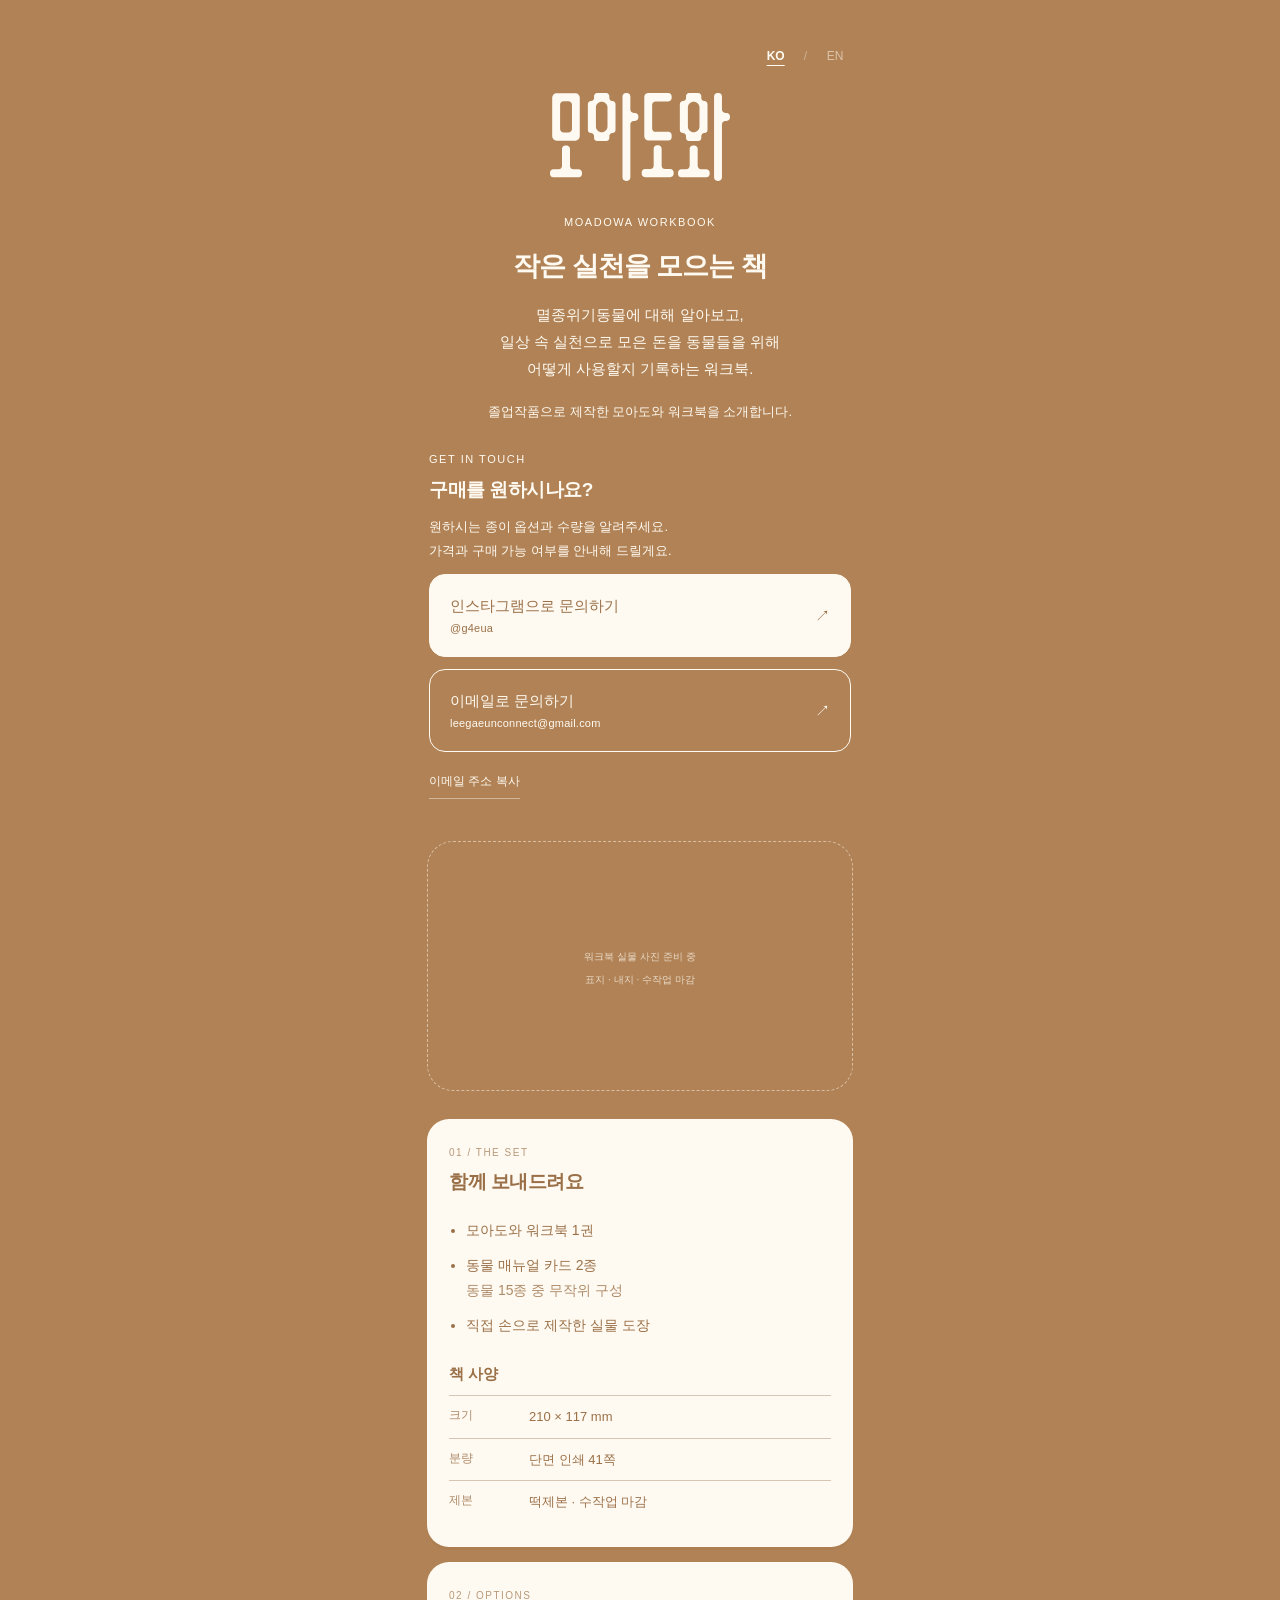
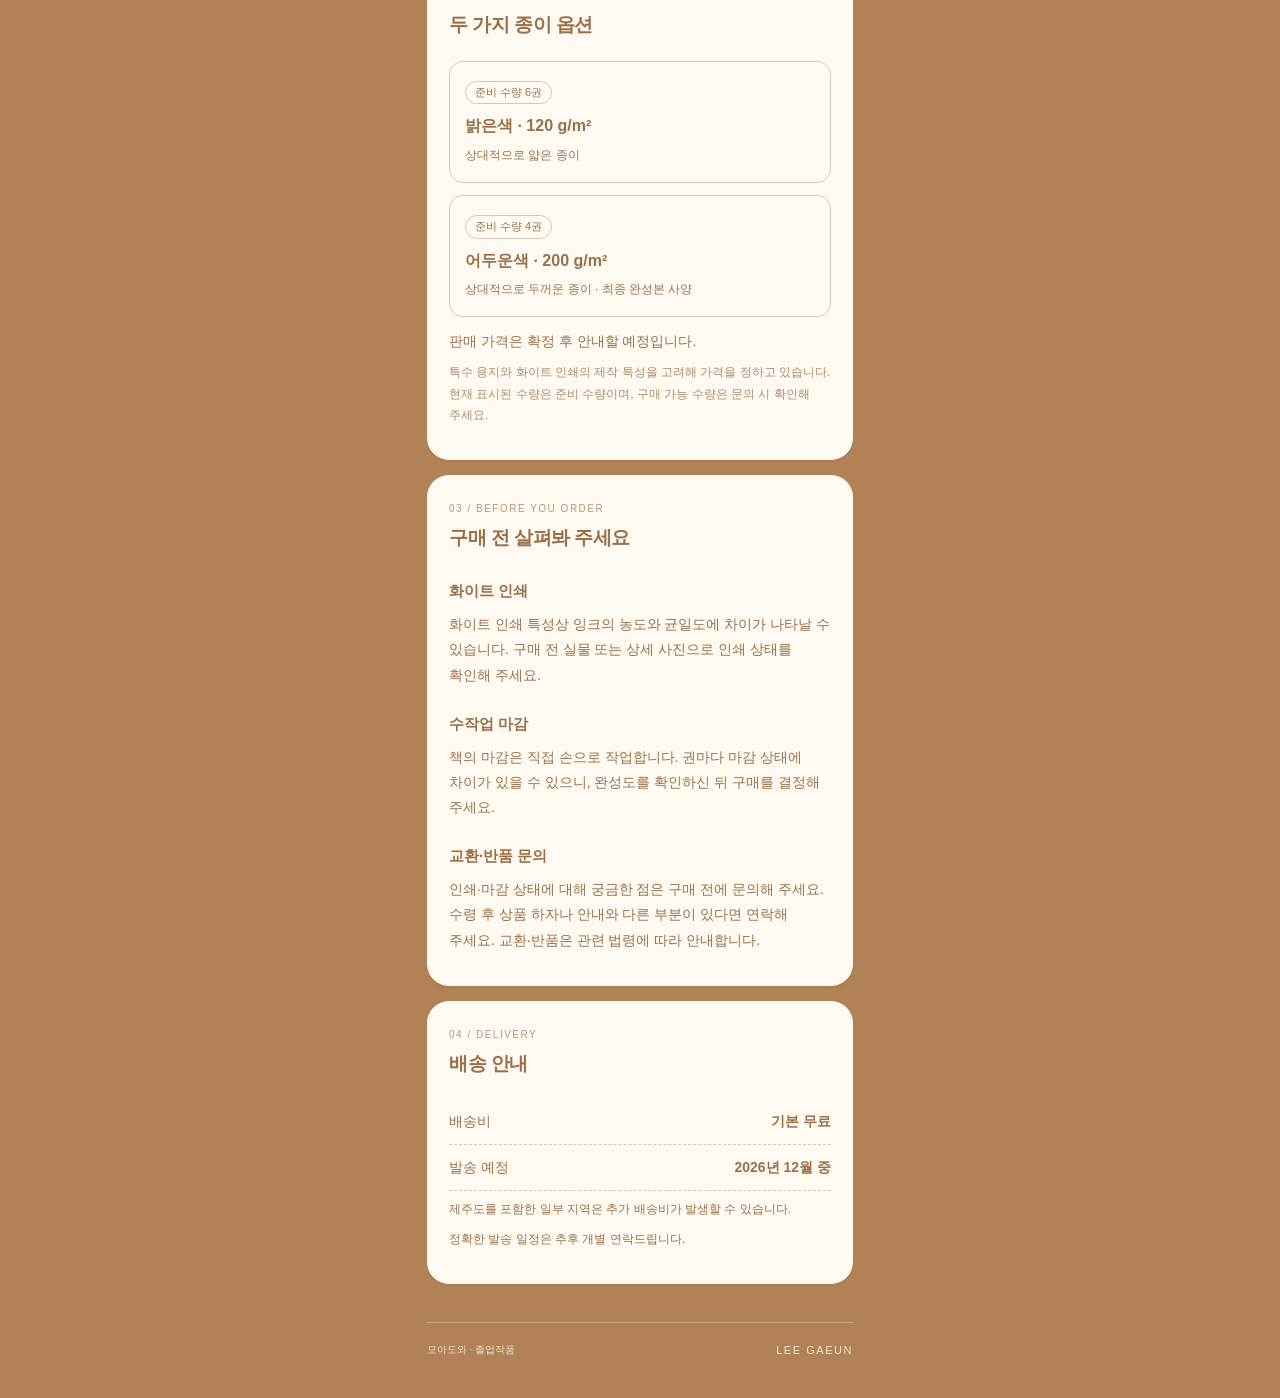
==== public/book/index.html @ b39c6db5 "Add bilingual Moadowa workbook purchase page" ====
<!doctype html><html lang="ko"><head><meta charset="utf-8"><meta name="viewport" content="width=device-width,initial-scale=1"><meta name="theme-color" content="#b08255"><title>모아도와 워크북 | 구매 안내</title><meta name="description" content="일상 속 실천을 기록하는 모아도와 워크북. 구성과 제작 특성을 살펴보고 구매 문의해 주세요."><style>
@font-face{font-family:NanumSquare;src:url('https://hangeul.pstatic.net/hangeul_static/webfont/NanumSquare/NanumSquareR.woff')}@font-face{font-family:NanumSquare;src:url('https://hangeul.pstatic.net/hangeul_static/webfont/NanumSquare/NanumSquareEB.woff');font-weight:800}*{box-sizing:border-box}body{margin:0;background:#b08255;color:#fffaf1;font-family:NanumSquare,'Apple SD Gothic Neo',sans-serif;line-height:1.8;word-break:keep-all}main{max-width:470px;margin:auto;padding:35px 22px 38px}.en{font-family:Futura,'Century Gothic',sans-serif;font-weight:100;letter-spacing:.14em;font-size:11px}.brand{display:block;width:180px;margin:4px auto 32px}.top{text-align:center;margin-bottom:27px}.top p{font-size:13px;margin:18px 0 0}h1{font-size:27px;line-height:1.4;margin:15px 0;font-weight:800;letter-spacing:-1px}.description{font-size:15px;margin:0 auto;max-width:330px}.photo{aspect-ratio:210/150;border:1px dashed #fffaf180;border-radius:26px;display:grid;place-content:center;text-align:center;margin:28px 0;color:#fffaf1ba;font-size:12px}.photo span{font-size:10px;margin-top:5px}.paper{background:#fffaf1;color:#9a7048;border-radius:22px;padding:25px 22px;margin-top:15px;box-shadow:0 3px 0 #80552c18}h2{font-size:19px;margin:3px 0 18px;letter-spacing:-.5px}h3{font-size:15px;margin:22px 0 8px}p{margin:8px 0}.paper p,.paper li{font-size:14px}.number{font-size:10px;letter-spacing:.15em;opacity:.7}.specs{margin:0}.specs div{display:grid;grid-template-columns:70px 1fr;gap:10px;padding:9px 0;border-top:1px solid #d8c6b4;font-size:13px}.specs dt{opacity:.8}.specs dd{margin:0}.option{border:1px solid #d8c6b4;border-radius:14px;padding:15px;margin:12px 0}.option strong{font-size:16px}.option small{display:block;font-size:12px;margin-top:4px}.stock{display:inline-block;font-size:11px;border:1px solid #d8c6b4;padding:1px 9px;border-radius:20px;margin-bottom:8px}.muted{opacity:.8}.notice{font-size:12px!important;line-height:1.8}.paper ul{padding-left:17px;margin:0}.paper li{margin:10px 0}.shipping{display:flex;justify-content:space-between;border-bottom:1px dashed #d8c6b4;padding:10px 0;font-size:14px}.contact{border:1px solid #fffaf1;border-radius:16px;display:flex;justify-content:space-between;align-items:center;text-decoration:none;color:inherit;padding:17px 20px;margin-top:12px;font-size:15px}.contact:first-of-type{background:#fffaf1;color:#9a7048}.contact small{display:block;font-size:11px;font-family:Futura,sans-serif;font-weight:100;letter-spacing:.02em}.contact:hover{opacity:.85}.contact:focus-visible,button:focus-visible{outline:3px solid #fffaf1;outline-offset:5px}button{background:none;border:0;border-bottom:1px solid #fffaf170;color:inherit;font:inherit;font-size:12px;padding:6px 0;cursor:pointer}.contact-section{padding:0 2px 14px}.contact-section h2{margin-bottom:5px}.contact-section>p{font-size:13px}.utility{display:flex;gap:12px;align-items:center;margin-top:13px;font-size:12px}footer{margin-top:38px;padding-top:18px;border-top:1px solid #fffaf160;display:flex;justify-content:space-between;font-size:10px;opacity:.8}@media(min-width:760px){main{padding-top:48px}}a{overflow-wrap:anywhere}
.translation{display:block;font-family:Futura,'Century Gothic',sans-serif;font-weight:100;font-size:12px;letter-spacing:.015em;line-height:1.65;margin-top:6px;opacity:.85;word-break:normal}h1 .translation{font-size:17px;margin-top:10px}h2 .translation{font-size:14px}h3 .translation{font-size:12px}.stock .translation{font-size:10px;margin-top:2px}.specs dt{font-size:12px}.specs dt .translation{font-size:10px}.photo{padding:18px;aspect-ratio:auto;min-height:250px}.photo .translation{font-size:11px}footer .translation{font-size:10px}.shipping{gap:16px}.shipping strong{text-align:right}.description .translation{margin-top:14px}.utility{flex-wrap:wrap}footer{gap:15px}
.language-switch{display:flex;justify-content:flex-end;align-items:center;gap:10px;margin:-12px 0 17px;font-size:12px;line-height:1.5}.language-switch button{border:0;padding:8px 6px;min-width:36px;min-height:40px;opacity:.55;font-family:Futura,'Apple SD Gothic Neo',sans-serif;font-weight:400}.language-switch button[aria-pressed="true"]{opacity:1;font-weight:700;text-decoration:underline;text-underline-offset:5px}.language-switch span{opacity:.4}
html[lang="ko"] .translation{display:none!important}html[lang="en"] [lang="ko"]{display:none!important}html[lang="en"] .translation{display:block;font-size:inherit;line-height:inherit;margin:0;opacity:1;font-weight:100;letter-spacing:.01em}html[lang="en"] .language-switch [lang="ko"]{display:block!important}html[lang="en"] .contact .translation{font-size:15px}html[lang="en"] .specs dt .translation{font-size:12px}html[lang="en"] footer .translation{font-size:11px}html[lang="en"] .stock .translation{font-size:11px}html[lang="en"] h1 .translation{font-size:27px}html[lang="en"] h2 .translation{font-size:19px}html[lang="en"] h3 .translation{font-size:15px}
html[lang="en"] .english-brand{font-family:Futura,sans-serif;font-weight:100;font-size:36px;letter-spacing:.12em;text-align:center;margin:4px auto 32px;line-height:1.5}</style></head><body><main><nav class="language-switch" aria-label="Select language"><button type="button" data-language="ko" lang="ko" aria-pressed="true">KO</button><span aria-hidden="true">/</span><button type="button" data-language="en" lang="en" aria-pressed="false">EN</button></nav>
<header class="top"><img class="brand" lang="ko" src="assets/logo.svg" alt="모아도와"><div class="english-brand translation" lang="en">MOADOWA</div><div class="en" lang="en">MOADOWA WORKBOOK</div><h1>작은 실천을 모으는 책<span class="translation" lang="en">A book of small, everyday actions</span></h1><div class="description">멸종위기동물에 대해 알아보고,<br>일상 속 실천으로 모은 돈을 동물들을 위해<br>어떻게 사용할지 기록하는 워크북.<span class="translation" lang="en">Learn about endangered animals and plan how to use the money saved through everyday actions to help them.</span></div><p>졸업작품으로 제작한 모아도와 워크북을 소개합니다.<span class="translation" lang="en">Introducing the Moadowa Workbook, created as a graduation project.</span></p></header><section class="contact-section"><div class="en">GET IN TOUCH</div><h2>구매를 원하시나요?<span class="translation" lang="en">Interested in purchasing?</span></h2><p>원하시는 종이 옵션과 수량을 알려주세요.<br>가격과 구매 가능 여부를 안내해 드릴게요.<span class="translation" lang="en">Please tell us your preferred paper option and quantity. We will confirm the price and availability.</span></p><a class="contact" href="https://www.instagram.com/g4eua/" target="_blank" rel="noopener noreferrer"><span><span lang="ko">인스타그램으로 문의하기</span><span class="translation" lang="en">Enquire via Instagram</span><small>@g4eua</small></span><span aria-hidden="true">↗</span></a><a class="contact" href="mailto:leegaeunconnect@gmail.com?subject=%EB%AA%A8%EC%95%84%EB%8F%84%EC%99%80%20%EC%9B%8C%ED%81%AC%EB%B6%81%20%EA%B5%AC%EB%A7%A4%20%EB%AC%B8%EC%9D%98"><span><span lang="ko">이메일로 문의하기</span><span class="translation" lang="en">Enquire via email</span><small>leegaeunconnect@gmail.com</small></span><span aria-hidden="true">↗</span></a><div class="utility"><button id="copy"><span lang="ko">이메일 주소 복사</span><span class="translation" lang="en">Copy email address</span></button><span id="status" role="status"></span></div></section>
<div class="photo" role="img" aria-label="실물 사진 준비 중">워크북 실물 사진 준비 중<span class="translation" lang="en">Workbook photos coming soon</span><span>표지 · 내지 · 수작업 마감<span class="translation" lang="en">Cover · Inside pages · Hand-finished details</span></span></div>
<section class="paper"><div class="number en">01 / THE SET</div><h2>함께 보내드려요<span class="translation" lang="en">What is included</span></h2><ul><li>모아도와 워크북 1권<span class="translation" lang="en">One Moadowa Workbook</span></li><li>동물 매뉴얼 카드 2종<span class="translation" lang="en">Two animal instruction cards</span><br><span class="muted">동물 15종 중 무작위 구성<span class="translation" lang="en">Two randomly selected designs from 15 animals</span></span></li><li>직접 손으로 제작한 실물 도장<span class="translation" lang="en">A handmade physical stamp</span></li></ul><h3>책 사양<span class="translation" lang="en">Book details</span></h3><dl class="specs"><div><dt>크기<span class="translation" lang="en">Size</span></dt><dd>210 × 117 mm</dd></div><div><dt>분량<span class="translation" lang="en">Pages</span></dt><dd>단면 인쇄 41쪽<span class="translation" lang="en">41 single-sided printed pages</span></dd></div><div><dt>제본<span class="translation" lang="en">Binding</span></dt><dd>떡제본 · 수작업 마감<span class="translation" lang="en">Glue binding · Hand-finished</span></dd></div></dl></section>
<section class="paper"><div class="number en">02 / OPTIONS</div><h2>두 가지 종이 옵션<span class="translation" lang="en">Two paper options</span></h2><article class="option"><div class="stock">준비 수량 6권<span class="translation" lang="en">6 copies prepared</span></div><br><strong>밝은색 · 120 g/m²<span class="translation" lang="en">Light paper · 120 gsm</span></strong><small>상대적으로 얇은 종이<span class="translation" lang="en">Thinner paper</span></small></article><article class="option"><div class="stock">준비 수량 4권<span class="translation" lang="en">4 copies prepared</span></div><br><strong>어두운색 · 200 g/m²<span class="translation" lang="en">Dark paper · 200 gsm</span></strong><small>상대적으로 두꺼운 종이 · 최종 완성본 사양<span class="translation" lang="en">Thicker paper · Final edition specification</span></small></article><p>판매 가격은 확정 후 안내할 예정입니다.<span class="translation" lang="en">The selling price will be announced once confirmed.</span></p><p class="notice muted">특수 용지와 화이트 인쇄의 제작 특성을 고려해 가격을 정하고 있습니다. 현재 표시된 수량은 준비 수량이며, 구매 가능 수량은 문의 시 확인해 주세요.<span class="translation" lang="en">Pricing is being determined with the production costs of specialty paper and white-ink printing in mind. Quantities shown are the copies prepared; please enquire about current availability.</span></p></section>
<section class="paper"><div class="number en">03 / BEFORE YOU ORDER</div><h2>구매 전 살펴봐 주세요<span class="translation" lang="en">Before you order</span></h2><h3>화이트 인쇄<span class="translation" lang="en">White-ink printing</span></h3><p>화이트 인쇄 특성상 잉크의 농도와 균일도에 차이가 나타날 수 있습니다. 구매 전 실물 또는 상세 사진으로 인쇄 상태를 확인해 주세요.<span class="translation" lang="en">White-ink printing may vary in density and coverage. Please check the print quality in person or in detailed photos before purchasing.</span></p><h3>수작업 마감<span class="translation" lang="en">Hand-finished details</span></h3><p>책의 마감은 직접 손으로 작업합니다. 권마다 마감 상태에 차이가 있을 수 있으니, 완성도를 확인하신 뒤 구매를 결정해 주세요.<span class="translation" lang="en">Each book is finished by hand, so details may vary between copies. Please review the finish before deciding to purchase.</span></p><h3>교환·반품 문의<span class="translation" lang="en">Exchanges and returns</span></h3><p>인쇄·마감 상태에 대해 궁금한 점은 구매 전에 문의해 주세요. 수령 후 상품 하자나 안내와 다른 부분이 있다면 연락해 주세요. 교환·반품은 관련 법령에 따라 안내합니다.<span class="translation" lang="en">Please ask about printing and finishing before purchasing. If your item arrives defective or differs from its description, please contact us. Exchanges and returns are handled in accordance with applicable law.</span></p></section>
<section class="paper"><div class="number en">04 / DELIVERY</div><h2>배송 안내<span class="translation" lang="en">Delivery</span></h2><div class="shipping"><span>배송비<span class="translation" lang="en">Shipping</span></span><strong>기본 무료<span class="translation" lang="en">Free standard shipping</span></strong></div><div class="shipping"><span>발송 예정<span class="translation" lang="en">Estimated dispatch</span></span><strong>2026년 12월 중<span class="translation" lang="en">December 2026</span></strong></div><p class="notice"><span lang="ko">제주도를 포함한 일부 지역은 추가 배송비가 발생할 수 있습니다.</span><span class="translation" lang="en">Additional shipping charges may apply to Jeju Island and certain other areas.</span></p><p class="notice">정확한 발송 일정은 추후 개별 연락드립니다.<span class="translation" lang="en">We will contact you individually with the confirmed dispatch schedule.</span></p></section>
<footer><span>모아도와 · 졸업작품<span class="translation" lang="en">Moadowa · Graduation project</span></span><span class="en">LEE GAEUN</span></footer></main><script>
// Mark Korean text without removing the layout or its interactive elements.
const walker=document.createTreeWalker(document.querySelector('main'),NodeFilter.SHOW_TEXT);
const koreanNodes=[];while(walker.nextNode()){const node=walker.currentNode;if(/[가-힣]/.test(node.textContent)&&!node.parentElement.closest('[lang]:not(html),script,style,.language-switch'))koreanNodes.push(node);}
for(const node of koreanNodes){const span=document.createElement('span');span.lang='ko';node.replaceWith(span);span.append(node);}
const root=document.documentElement;
function setLanguage(language){const lang=language==='en'?'en':'ko';root.lang=lang;document.querySelectorAll('[data-language]').forEach(button=>button.setAttribute('aria-pressed',String(button.dataset.language===lang)));document.querySelector('.language-switch').setAttribute('aria-label',lang==='en'?'Select language':'언어 선택');document.querySelector('meta[name=description]').setAttribute('content',lang==='en'?'Explore the Moadowa Workbook, paper options, handmade stamp, and delivery details. Contact us to enquire about purchasing.':'모아도와 워크북의 구성과 종이 옵션, 배송 정보를 살펴보고 구매 문의해 주세요.');document.title=lang==='en'?'Moadowa Workbook | Purchase enquiries':'모아도와 워크북 | 구매 안내';document.querySelector('.photo').setAttribute('aria-label',lang==='en'?'Workbook photos coming soon':'워크북 실물 사진 준비 중');document.getElementById('status').textContent='';try{localStorage.setItem('moadowa-language',lang)}catch{}}
let savedLanguage='ko';try{savedLanguage=localStorage.getItem('moadowa-language')||'ko'}catch{}setLanguage(savedLanguage);
document.querySelectorAll('[data-language]').forEach(button=>button.addEventListener('click',()=>setLanguage(button.dataset.language)));
document.getElementById('copy').onclick=async()=>{const status=document.getElementById('status');try{await navigator.clipboard.writeText('leegaeunconnect@gmail.com');status.textContent=root.lang==='en'?'Copied!':'복사했어요!'}catch{status.textContent='leegaeunconnect@gmail.com'}};
</script></body></html>
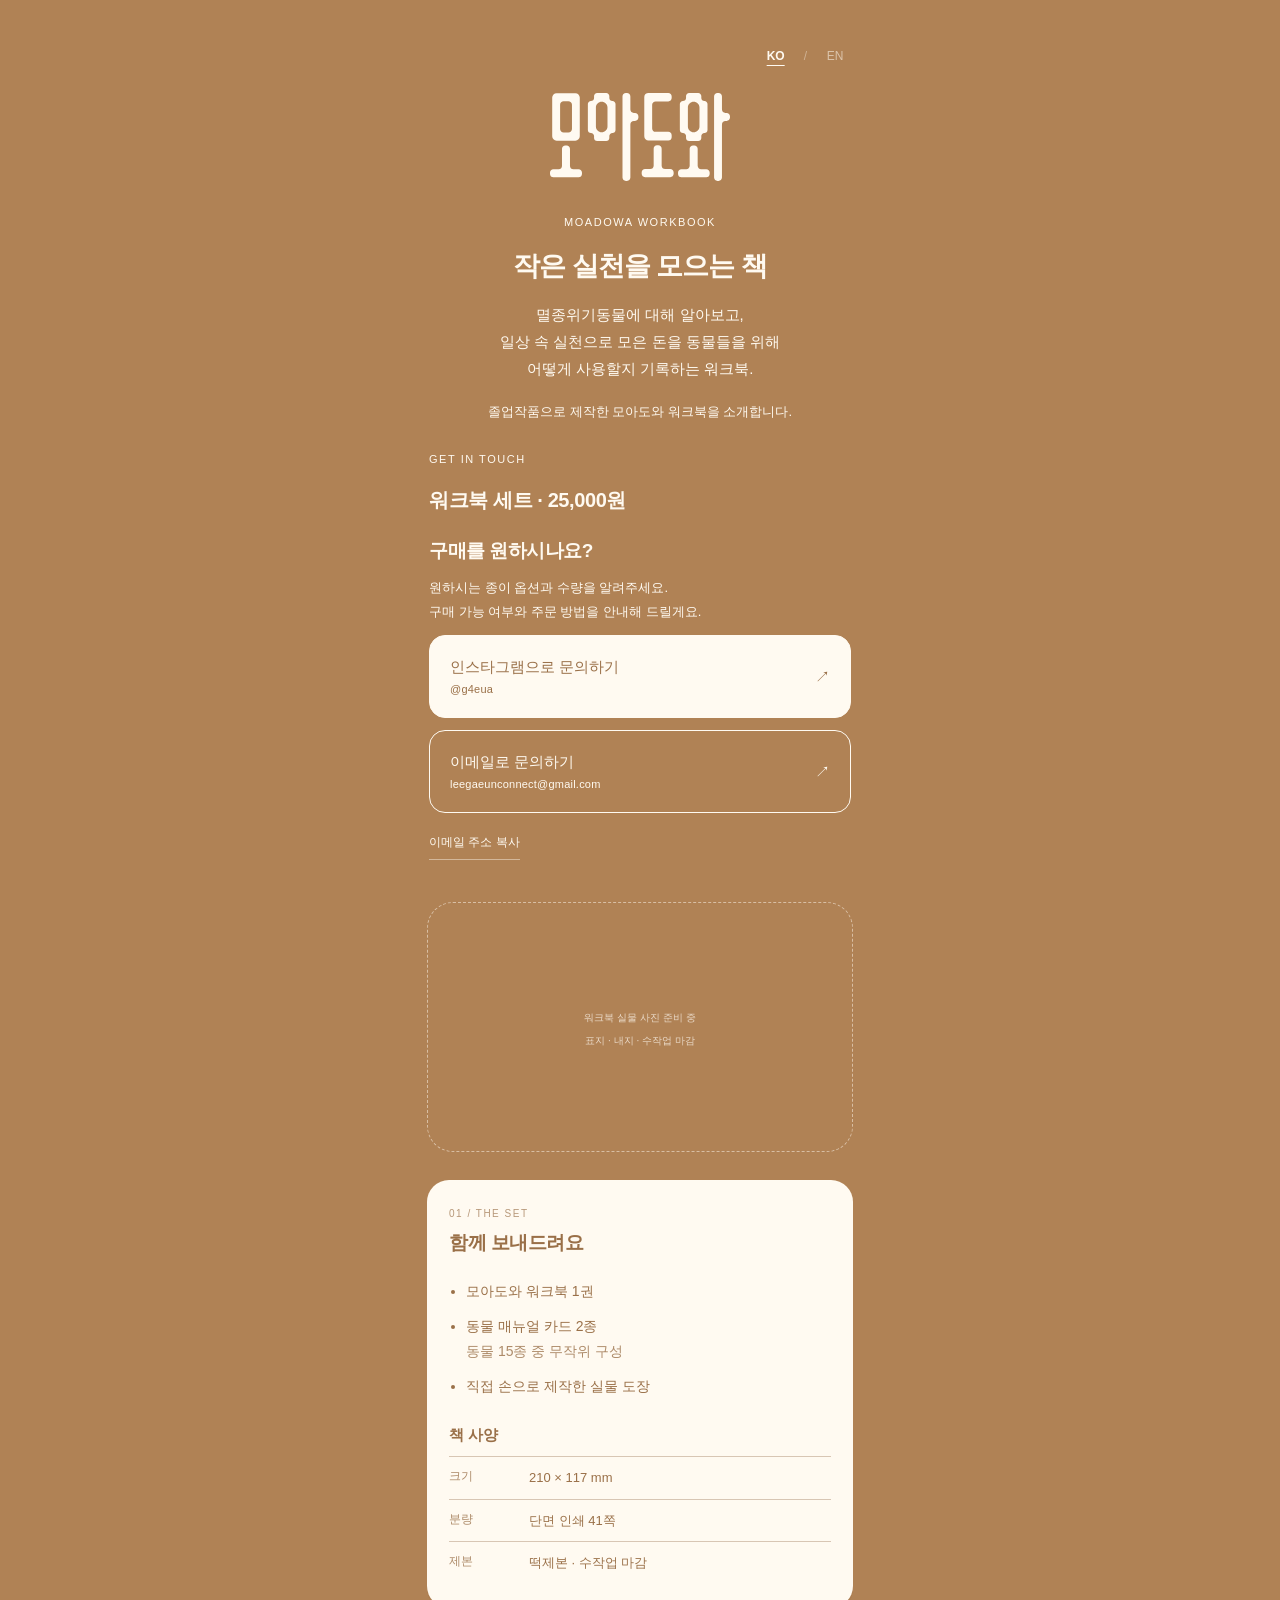
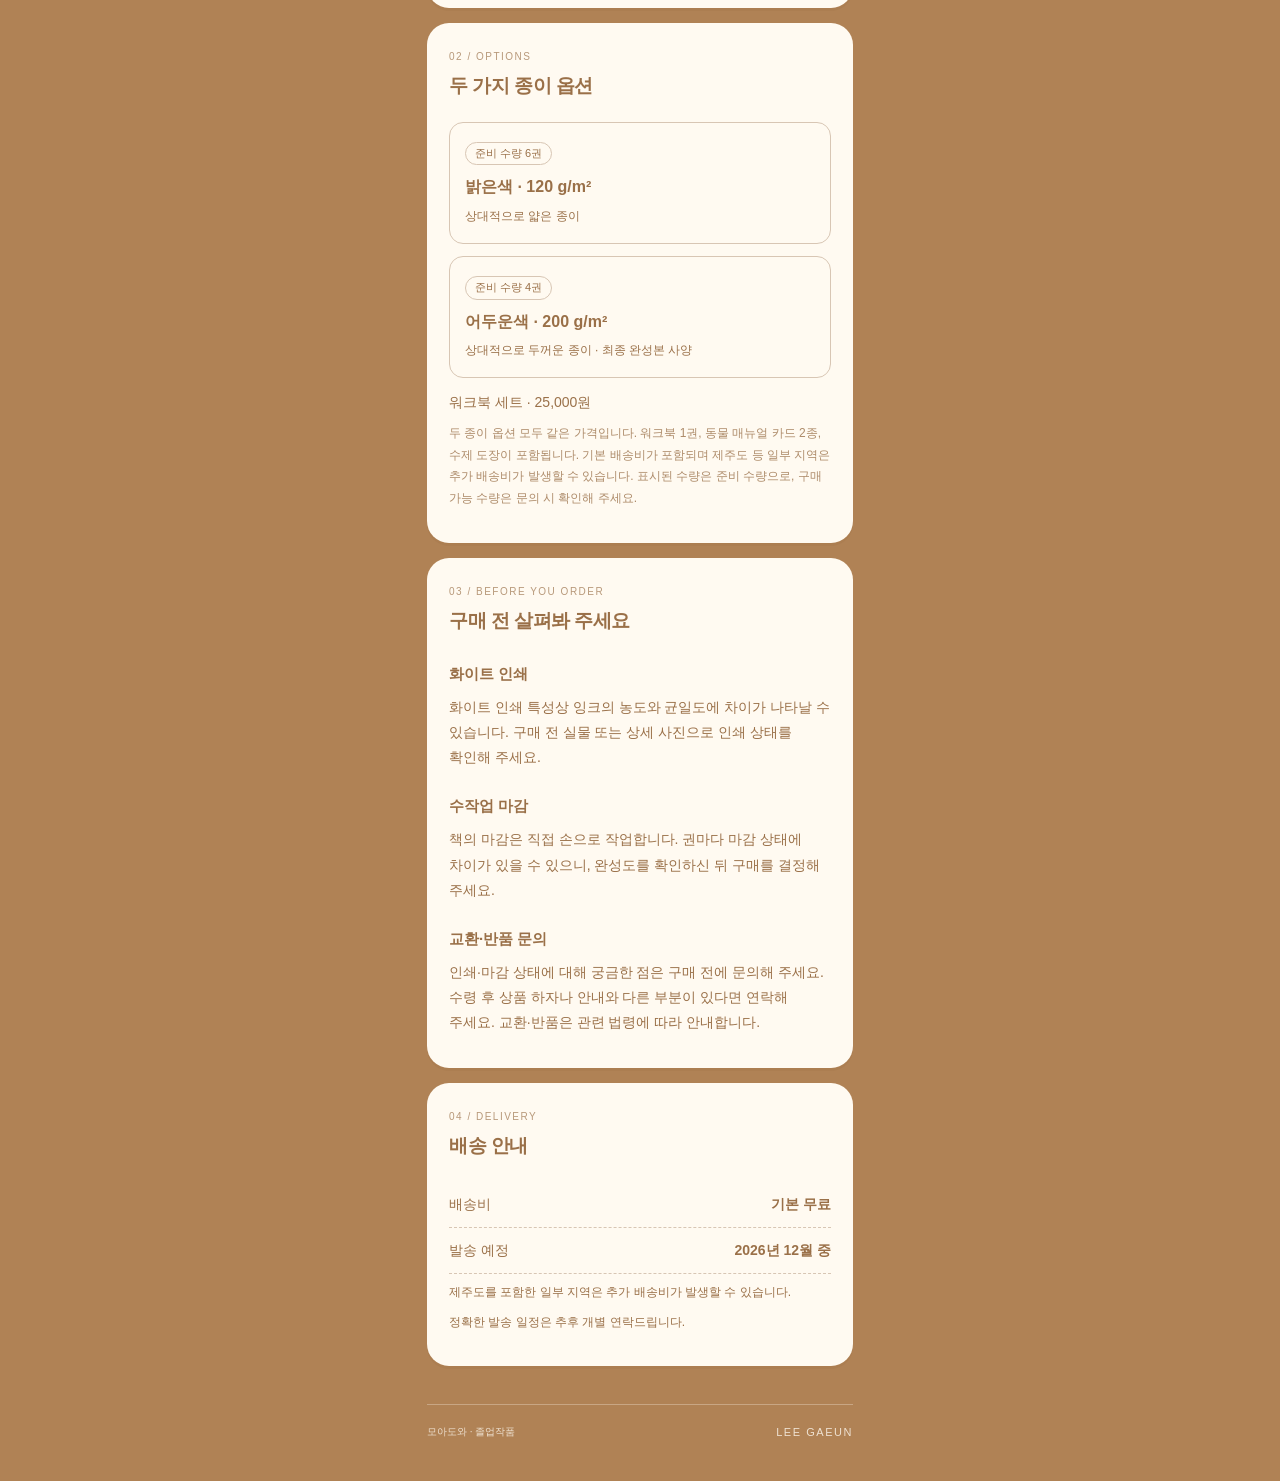
==== commit 06505ac6: "Set workbook set price to KRW 25,000 for both paper options" ====
--- a/public/book/index.html
+++ b/public/book/index.html
@@ -3,11 +3,11 @@
 .translation{display:block;font-family:Futura,'Century Gothic',sans-serif;font-weight:100;font-size:12px;letter-spacing:.015em;line-height:1.65;margin-top:6px;opacity:.85;word-break:normal}h1 .translation{font-size:17px;margin-top:10px}h2 .translation{font-size:14px}h3 .translation{font-size:12px}.stock .translation{font-size:10px;margin-top:2px}.specs dt{font-size:12px}.specs dt .translation{font-size:10px}.photo{padding:18px;aspect-ratio:auto;min-height:250px}.photo .translation{font-size:11px}footer .translation{font-size:10px}.shipping{gap:16px}.shipping strong{text-align:right}.description .translation{margin-top:14px}.utility{flex-wrap:wrap}footer{gap:15px}
 .language-switch{display:flex;justify-content:flex-end;align-items:center;gap:10px;margin:-12px 0 17px;font-size:12px;line-height:1.5}.language-switch button{border:0;padding:8px 6px;min-width:36px;min-height:40px;opacity:.55;font-family:Futura,'Apple SD Gothic Neo',sans-serif;font-weight:400}.language-switch button[aria-pressed="true"]{opacity:1;font-weight:700;text-decoration:underline;text-underline-offset:5px}.language-switch span{opacity:.4}
 html[lang="ko"] .translation{display:none!important}html[lang="en"] [lang="ko"]{display:none!important}html[lang="en"] .translation{display:block;font-size:inherit;line-height:inherit;margin:0;opacity:1;font-weight:100;letter-spacing:.01em}html[lang="en"] .language-switch [lang="ko"]{display:block!important}html[lang="en"] .contact .translation{font-size:15px}html[lang="en"] .specs dt .translation{font-size:12px}html[lang="en"] footer .translation{font-size:11px}html[lang="en"] .stock .translation{font-size:11px}html[lang="en"] h1 .translation{font-size:27px}html[lang="en"] h2 .translation{font-size:19px}html[lang="en"] h3 .translation{font-size:15px}
-html[lang="en"] .english-brand{font-family:Futura,sans-serif;font-weight:100;font-size:36px;letter-spacing:.12em;text-align:center;margin:4px auto 32px;line-height:1.5}</style></head><body><main><nav class="language-switch" aria-label="Select language"><button type="button" data-language="ko" lang="ko" aria-pressed="true">KO</button><span aria-hidden="true">/</span><button type="button" data-language="en" lang="en" aria-pressed="false">EN</button></nav>
-<header class="top"><img class="brand" lang="ko" src="assets/logo.svg" alt="모아도와"><div class="english-brand translation" lang="en">MOADOWA</div><div class="en" lang="en">MOADOWA WORKBOOK</div><h1>작은 실천을 모으는 책<span class="translation" lang="en">A book of small, everyday actions</span></h1><div class="description">멸종위기동물에 대해 알아보고,<br>일상 속 실천으로 모은 돈을 동물들을 위해<br>어떻게 사용할지 기록하는 워크북.<span class="translation" lang="en">Learn about endangered animals and plan how to use the money saved through everyday actions to help them.</span></div><p>졸업작품으로 제작한 모아도와 워크북을 소개합니다.<span class="translation" lang="en">Introducing the Moadowa Workbook, created as a graduation project.</span></p></header><section class="contact-section"><div class="en">GET IN TOUCH</div><h2>구매를 원하시나요?<span class="translation" lang="en">Interested in purchasing?</span></h2><p>원하시는 종이 옵션과 수량을 알려주세요.<br>가격과 구매 가능 여부를 안내해 드릴게요.<span class="translation" lang="en">Please tell us your preferred paper option and quantity. We will confirm the price and availability.</span></p><a class="contact" href="https://www.instagram.com/g4eua/" target="_blank" rel="noopener noreferrer"><span><span lang="ko">인스타그램으로 문의하기</span><span class="translation" lang="en">Enquire via Instagram</span><small>@g4eua</small></span><span aria-hidden="true">↗</span></a><a class="contact" href="mailto:leegaeunconnect@gmail.com?subject=%EB%AA%A8%EC%95%84%EB%8F%84%EC%99%80%20%EC%9B%8C%ED%81%AC%EB%B6%81%20%EA%B5%AC%EB%A7%A4%20%EB%AC%B8%EC%9D%98"><span><span lang="ko">이메일로 문의하기</span><span class="translation" lang="en">Enquire via email</span><small>leegaeunconnect@gmail.com</small></span><span aria-hidden="true">↗</span></a><div class="utility"><button id="copy"><span lang="ko">이메일 주소 복사</span><span class="translation" lang="en">Copy email address</span></button><span id="status" role="status"></span></div></section>
+html[lang="en"] .english-brand{font-family:Futura,sans-serif;font-weight:100;font-size:36px;letter-spacing:.12em;text-align:center;margin:4px auto 32px;line-height:1.5}.set-price{font-size:20px;font-weight:800;margin:12px 0 16px;letter-spacing:-.4px}</style></head><body><main><nav class="language-switch" aria-label="Select language"><button type="button" data-language="ko" lang="ko" aria-pressed="true">KO</button><span aria-hidden="true">/</span><button type="button" data-language="en" lang="en" aria-pressed="false">EN</button></nav>
+<header class="top"><img class="brand" lang="ko" src="assets/logo.svg" alt="모아도와"><div class="english-brand translation" lang="en">MOADOWA</div><div class="en" lang="en">MOADOWA WORKBOOK</div><h1>작은 실천을 모으는 책<span class="translation" lang="en">A book of small, everyday actions</span></h1><div class="description">멸종위기동물에 대해 알아보고,<br>일상 속 실천으로 모은 돈을 동물들을 위해<br>어떻게 사용할지 기록하는 워크북.<span class="translation" lang="en">Learn about endangered animals and plan how to use the money saved through everyday actions to help them.</span></div><p>졸업작품으로 제작한 모아도와 워크북을 소개합니다.<span class="translation" lang="en">Introducing the Moadowa Workbook, created as a graduation project.</span></p></header><section class="contact-section"><div class="en">GET IN TOUCH</div><div class="set-price"><span lang="ko">워크북 세트 · 25,000원</span><span class="translation" lang="en">Workbook set · KRW 25,000</span></div><h2>구매를 원하시나요?<span class="translation" lang="en">Interested in purchasing?</span></h2><p>원하시는 종이 옵션과 수량을 알려주세요.<br>구매 가능 여부와 주문 방법을 안내해 드릴게요.<span class="translation" lang="en">Please tell us your preferred paper option and quantity. We will confirm availability and explain how to order.</span></p><a class="contact" href="https://www.instagram.com/g4eua/" target="_blank" rel="noopener noreferrer"><span><span lang="ko">인스타그램으로 문의하기</span><span class="translation" lang="en">Enquire via Instagram</span><small>@g4eua</small></span><span aria-hidden="true">↗</span></a><a class="contact" href="mailto:leegaeunconnect@gmail.com?subject=%EB%AA%A8%EC%95%84%EB%8F%84%EC%99%80%20%EC%9B%8C%ED%81%AC%EB%B6%81%20%EA%B5%AC%EB%A7%A4%20%EB%AC%B8%EC%9D%98"><span><span lang="ko">이메일로 문의하기</span><span class="translation" lang="en">Enquire via email</span><small>leegaeunconnect@gmail.com</small></span><span aria-hidden="true">↗</span></a><div class="utility"><button id="copy"><span lang="ko">이메일 주소 복사</span><span class="translation" lang="en">Copy email address</span></button><span id="status" role="status"></span></div></section>
 <div class="photo" role="img" aria-label="실물 사진 준비 중">워크북 실물 사진 준비 중<span class="translation" lang="en">Workbook photos coming soon</span><span>표지 · 내지 · 수작업 마감<span class="translation" lang="en">Cover · Inside pages · Hand-finished details</span></span></div>
 <section class="paper"><div class="number en">01 / THE SET</div><h2>함께 보내드려요<span class="translation" lang="en">What is included</span></h2><ul><li>모아도와 워크북 1권<span class="translation" lang="en">One Moadowa Workbook</span></li><li>동물 매뉴얼 카드 2종<span class="translation" lang="en">Two animal instruction cards</span><br><span class="muted">동물 15종 중 무작위 구성<span class="translation" lang="en">Two randomly selected designs from 15 animals</span></span></li><li>직접 손으로 제작한 실물 도장<span class="translation" lang="en">A handmade physical stamp</span></li></ul><h3>책 사양<span class="translation" lang="en">Book details</span></h3><dl class="specs"><div><dt>크기<span class="translation" lang="en">Size</span></dt><dd>210 × 117 mm</dd></div><div><dt>분량<span class="translation" lang="en">Pages</span></dt><dd>단면 인쇄 41쪽<span class="translation" lang="en">41 single-sided printed pages</span></dd></div><div><dt>제본<span class="translation" lang="en">Binding</span></dt><dd>떡제본 · 수작업 마감<span class="translation" lang="en">Glue binding · Hand-finished</span></dd></div></dl></section>
-<section class="paper"><div class="number en">02 / OPTIONS</div><h2>두 가지 종이 옵션<span class="translation" lang="en">Two paper options</span></h2><article class="option"><div class="stock">준비 수량 6권<span class="translation" lang="en">6 copies prepared</span></div><br><strong>밝은색 · 120 g/m²<span class="translation" lang="en">Light paper · 120 gsm</span></strong><small>상대적으로 얇은 종이<span class="translation" lang="en">Thinner paper</span></small></article><article class="option"><div class="stock">준비 수량 4권<span class="translation" lang="en">4 copies prepared</span></div><br><strong>어두운색 · 200 g/m²<span class="translation" lang="en">Dark paper · 200 gsm</span></strong><small>상대적으로 두꺼운 종이 · 최종 완성본 사양<span class="translation" lang="en">Thicker paper · Final edition specification</span></small></article><p>판매 가격은 확정 후 안내할 예정입니다.<span class="translation" lang="en">The selling price will be announced once confirmed.</span></p><p class="notice muted">특수 용지와 화이트 인쇄의 제작 특성을 고려해 가격을 정하고 있습니다. 현재 표시된 수량은 준비 수량이며, 구매 가능 수량은 문의 시 확인해 주세요.<span class="translation" lang="en">Pricing is being determined with the production costs of specialty paper and white-ink printing in mind. Quantities shown are the copies prepared; please enquire about current availability.</span></p></section>
+<section class="paper"><div class="number en">02 / OPTIONS</div><h2>두 가지 종이 옵션<span class="translation" lang="en">Two paper options</span></h2><article class="option"><div class="stock">준비 수량 6권<span class="translation" lang="en">6 copies prepared</span></div><br><strong>밝은색 · 120 g/m²<span class="translation" lang="en">Light paper · 120 gsm</span></strong><small>상대적으로 얇은 종이<span class="translation" lang="en">Thinner paper</span></small></article><article class="option"><div class="stock">준비 수량 4권<span class="translation" lang="en">4 copies prepared</span></div><br><strong>어두운색 · 200 g/m²<span class="translation" lang="en">Dark paper · 200 gsm</span></strong><small>상대적으로 두꺼운 종이 · 최종 완성본 사양<span class="translation" lang="en">Thicker paper · Final edition specification</span></small></article><p>워크북 세트 · 25,000원<span class="translation" lang="en">Workbook set · KRW 25,000</span></p><p class="notice muted">두 종이 옵션 모두 같은 가격입니다. 워크북 1권, 동물 매뉴얼 카드 2종, 수제 도장이 포함됩니다. 기본 배송비가 포함되며 제주도 등 일부 지역은 추가 배송비가 발생할 수 있습니다. 표시된 수량은 준비 수량으로, 구매 가능 수량은 문의 시 확인해 주세요.<span class="translation" lang="en">Both paper options are the same price. Each set includes one workbook, two animal instruction cards, and a handmade stamp. Standard shipping is included; additional charges may apply to Jeju Island and certain other areas. Quantities shown are the copies prepared; please enquire about current availability.</span></p></section>
 <section class="paper"><div class="number en">03 / BEFORE YOU ORDER</div><h2>구매 전 살펴봐 주세요<span class="translation" lang="en">Before you order</span></h2><h3>화이트 인쇄<span class="translation" lang="en">White-ink printing</span></h3><p>화이트 인쇄 특성상 잉크의 농도와 균일도에 차이가 나타날 수 있습니다. 구매 전 실물 또는 상세 사진으로 인쇄 상태를 확인해 주세요.<span class="translation" lang="en">White-ink printing may vary in density and coverage. Please check the print quality in person or in detailed photos before purchasing.</span></p><h3>수작업 마감<span class="translation" lang="en">Hand-finished details</span></h3><p>책의 마감은 직접 손으로 작업합니다. 권마다 마감 상태에 차이가 있을 수 있으니, 완성도를 확인하신 뒤 구매를 결정해 주세요.<span class="translation" lang="en">Each book is finished by hand, so details may vary between copies. Please review the finish before deciding to purchase.</span></p><h3>교환·반품 문의<span class="translation" lang="en">Exchanges and returns</span></h3><p>인쇄·마감 상태에 대해 궁금한 점은 구매 전에 문의해 주세요. 수령 후 상품 하자나 안내와 다른 부분이 있다면 연락해 주세요. 교환·반품은 관련 법령에 따라 안내합니다.<span class="translation" lang="en">Please ask about printing and finishing before purchasing. If your item arrives defective or differs from its description, please contact us. Exchanges and returns are handled in accordance with applicable law.</span></p></section>
 <section class="paper"><div class="number en">04 / DELIVERY</div><h2>배송 안내<span class="translation" lang="en">Delivery</span></h2><div class="shipping"><span>배송비<span class="translation" lang="en">Shipping</span></span><strong>기본 무료<span class="translation" lang="en">Free standard shipping</span></strong></div><div class="shipping"><span>발송 예정<span class="translation" lang="en">Estimated dispatch</span></span><strong>2026년 12월 중<span class="translation" lang="en">December 2026</span></strong></div><p class="notice"><span lang="ko">제주도를 포함한 일부 지역은 추가 배송비가 발생할 수 있습니다.</span><span class="translation" lang="en">Additional shipping charges may apply to Jeju Island and certain other areas.</span></p><p class="notice">정확한 발송 일정은 추후 개별 연락드립니다.<span class="translation" lang="en">We will contact you individually with the confirmed dispatch schedule.</span></p></section>
 <footer><span>모아도와 · 졸업작품<span class="translation" lang="en">Moadowa · Graduation project</span></span><span class="en">LEE GAEUN</span></footer></main><script>
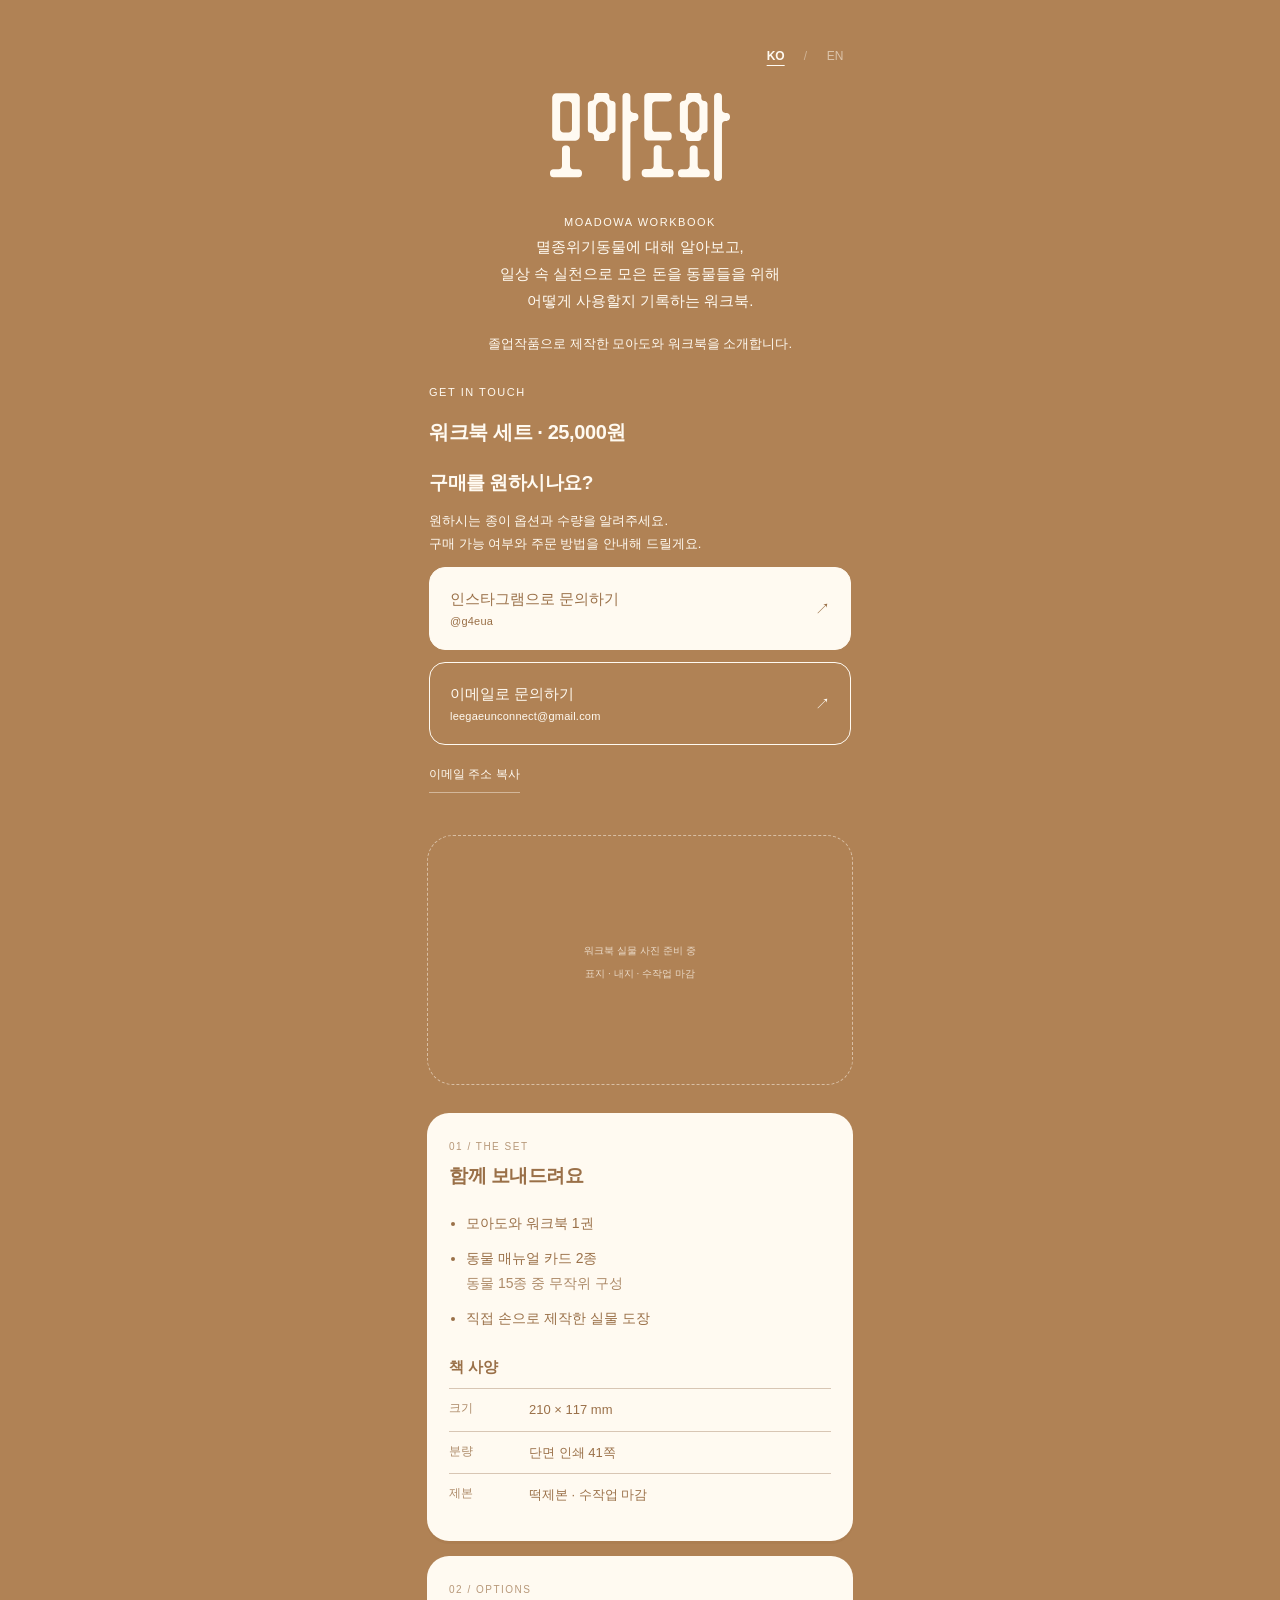
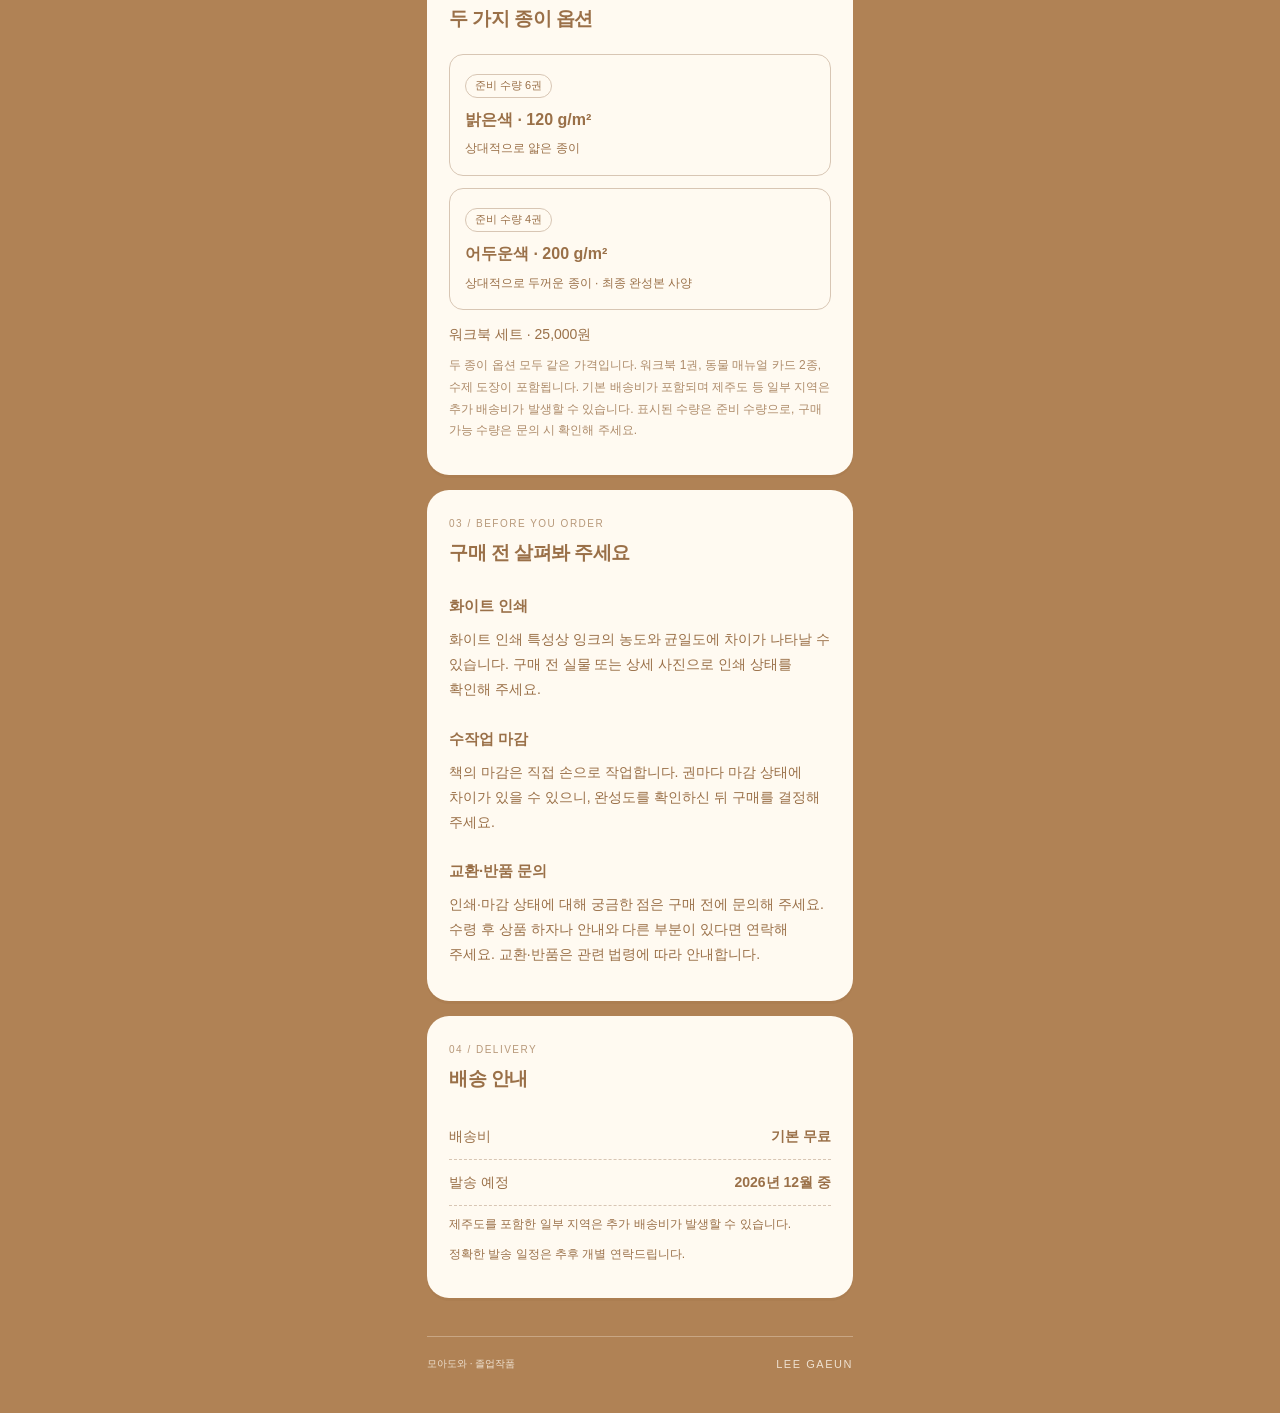
==== commit bb659e20: "Remove Korean hero tagline from workbook page" ====
--- a/public/book/index.html
+++ b/public/book/index.html
@@ -4,7 +4,7 @@
 .language-switch{display:flex;justify-content:flex-end;align-items:center;gap:10px;margin:-12px 0 17px;font-size:12px;line-height:1.5}.language-switch button{border:0;padding:8px 6px;min-width:36px;min-height:40px;opacity:.55;font-family:Futura,'Apple SD Gothic Neo',sans-serif;font-weight:400}.language-switch button[aria-pressed="true"]{opacity:1;font-weight:700;text-decoration:underline;text-underline-offset:5px}.language-switch span{opacity:.4}
 html[lang="ko"] .translation{display:none!important}html[lang="en"] [lang="ko"]{display:none!important}html[lang="en"] .translation{display:block;font-size:inherit;line-height:inherit;margin:0;opacity:1;font-weight:100;letter-spacing:.01em}html[lang="en"] .language-switch [lang="ko"]{display:block!important}html[lang="en"] .contact .translation{font-size:15px}html[lang="en"] .specs dt .translation{font-size:12px}html[lang="en"] footer .translation{font-size:11px}html[lang="en"] .stock .translation{font-size:11px}html[lang="en"] h1 .translation{font-size:27px}html[lang="en"] h2 .translation{font-size:19px}html[lang="en"] h3 .translation{font-size:15px}
 html[lang="en"] .english-brand{font-family:Futura,sans-serif;font-weight:100;font-size:36px;letter-spacing:.12em;text-align:center;margin:4px auto 32px;line-height:1.5}.set-price{font-size:20px;font-weight:800;margin:12px 0 16px;letter-spacing:-.4px}</style></head><body><main><nav class="language-switch" aria-label="Select language"><button type="button" data-language="ko" lang="ko" aria-pressed="true">KO</button><span aria-hidden="true">/</span><button type="button" data-language="en" lang="en" aria-pressed="false">EN</button></nav>
-<header class="top"><img class="brand" lang="ko" src="assets/logo.svg" alt="모아도와"><div class="english-brand translation" lang="en">MOADOWA</div><div class="en" lang="en">MOADOWA WORKBOOK</div><h1>작은 실천을 모으는 책<span class="translation" lang="en">A book of small, everyday actions</span></h1><div class="description">멸종위기동물에 대해 알아보고,<br>일상 속 실천으로 모은 돈을 동물들을 위해<br>어떻게 사용할지 기록하는 워크북.<span class="translation" lang="en">Learn about endangered animals and plan how to use the money saved through everyday actions to help them.</span></div><p>졸업작품으로 제작한 모아도와 워크북을 소개합니다.<span class="translation" lang="en">Introducing the Moadowa Workbook, created as a graduation project.</span></p></header><section class="contact-section"><div class="en">GET IN TOUCH</div><div class="set-price"><span lang="ko">워크북 세트 · 25,000원</span><span class="translation" lang="en">Workbook set · KRW 25,000</span></div><h2>구매를 원하시나요?<span class="translation" lang="en">Interested in purchasing?</span></h2><p>원하시는 종이 옵션과 수량을 알려주세요.<br>구매 가능 여부와 주문 방법을 안내해 드릴게요.<span class="translation" lang="en">Please tell us your preferred paper option and quantity. We will confirm availability and explain how to order.</span></p><a class="contact" href="https://www.instagram.com/g4eua/" target="_blank" rel="noopener noreferrer"><span><span lang="ko">인스타그램으로 문의하기</span><span class="translation" lang="en">Enquire via Instagram</span><small>@g4eua</small></span><span aria-hidden="true">↗</span></a><a class="contact" href="mailto:leegaeunconnect@gmail.com?subject=%EB%AA%A8%EC%95%84%EB%8F%84%EC%99%80%20%EC%9B%8C%ED%81%AC%EB%B6%81%20%EA%B5%AC%EB%A7%A4%20%EB%AC%B8%EC%9D%98"><span><span lang="ko">이메일로 문의하기</span><span class="translation" lang="en">Enquire via email</span><small>leegaeunconnect@gmail.com</small></span><span aria-hidden="true">↗</span></a><div class="utility"><button id="copy"><span lang="ko">이메일 주소 복사</span><span class="translation" lang="en">Copy email address</span></button><span id="status" role="status"></span></div></section>
+<header class="top"><img class="brand" lang="ko" src="assets/logo.svg" alt="모아도와"><div class="english-brand translation" lang="en">MOADOWA</div><div class="en" lang="en">MOADOWA WORKBOOK</div><h1 class="english-heading translation" lang="en">A book of small, everyday actions</h1><div class="description">멸종위기동물에 대해 알아보고,<br>일상 속 실천으로 모은 돈을 동물들을 위해<br>어떻게 사용할지 기록하는 워크북.<span class="translation" lang="en">Learn about endangered animals and plan how to use the money saved through everyday actions to help them.</span></div><p>졸업작품으로 제작한 모아도와 워크북을 소개합니다.<span class="translation" lang="en">Introducing the Moadowa Workbook, created as a graduation project.</span></p></header><section class="contact-section"><div class="en">GET IN TOUCH</div><div class="set-price"><span lang="ko">워크북 세트 · 25,000원</span><span class="translation" lang="en">Workbook set · KRW 25,000</span></div><h2>구매를 원하시나요?<span class="translation" lang="en">Interested in purchasing?</span></h2><p>원하시는 종이 옵션과 수량을 알려주세요.<br>구매 가능 여부와 주문 방법을 안내해 드릴게요.<span class="translation" lang="en">Please tell us your preferred paper option and quantity. We will confirm availability and explain how to order.</span></p><a class="contact" href="https://www.instagram.com/g4eua/" target="_blank" rel="noopener noreferrer"><span><span lang="ko">인스타그램으로 문의하기</span><span class="translation" lang="en">Enquire via Instagram</span><small>@g4eua</small></span><span aria-hidden="true">↗</span></a><a class="contact" href="mailto:leegaeunconnect@gmail.com?subject=%EB%AA%A8%EC%95%84%EB%8F%84%EC%99%80%20%EC%9B%8C%ED%81%AC%EB%B6%81%20%EA%B5%AC%EB%A7%A4%20%EB%AC%B8%EC%9D%98"><span><span lang="ko">이메일로 문의하기</span><span class="translation" lang="en">Enquire via email</span><small>leegaeunconnect@gmail.com</small></span><span aria-hidden="true">↗</span></a><div class="utility"><button id="copy"><span lang="ko">이메일 주소 복사</span><span class="translation" lang="en">Copy email address</span></button><span id="status" role="status"></span></div></section>
 <div class="photo" role="img" aria-label="실물 사진 준비 중">워크북 실물 사진 준비 중<span class="translation" lang="en">Workbook photos coming soon</span><span>표지 · 내지 · 수작업 마감<span class="translation" lang="en">Cover · Inside pages · Hand-finished details</span></span></div>
 <section class="paper"><div class="number en">01 / THE SET</div><h2>함께 보내드려요<span class="translation" lang="en">What is included</span></h2><ul><li>모아도와 워크북 1권<span class="translation" lang="en">One Moadowa Workbook</span></li><li>동물 매뉴얼 카드 2종<span class="translation" lang="en">Two animal instruction cards</span><br><span class="muted">동물 15종 중 무작위 구성<span class="translation" lang="en">Two randomly selected designs from 15 animals</span></span></li><li>직접 손으로 제작한 실물 도장<span class="translation" lang="en">A handmade physical stamp</span></li></ul><h3>책 사양<span class="translation" lang="en">Book details</span></h3><dl class="specs"><div><dt>크기<span class="translation" lang="en">Size</span></dt><dd>210 × 117 mm</dd></div><div><dt>분량<span class="translation" lang="en">Pages</span></dt><dd>단면 인쇄 41쪽<span class="translation" lang="en">41 single-sided printed pages</span></dd></div><div><dt>제본<span class="translation" lang="en">Binding</span></dt><dd>떡제본 · 수작업 마감<span class="translation" lang="en">Glue binding · Hand-finished</span></dd></div></dl></section>
 <section class="paper"><div class="number en">02 / OPTIONS</div><h2>두 가지 종이 옵션<span class="translation" lang="en">Two paper options</span></h2><article class="option"><div class="stock">준비 수량 6권<span class="translation" lang="en">6 copies prepared</span></div><br><strong>밝은색 · 120 g/m²<span class="translation" lang="en">Light paper · 120 gsm</span></strong><small>상대적으로 얇은 종이<span class="translation" lang="en">Thinner paper</span></small></article><article class="option"><div class="stock">준비 수량 4권<span class="translation" lang="en">4 copies prepared</span></div><br><strong>어두운색 · 200 g/m²<span class="translation" lang="en">Dark paper · 200 gsm</span></strong><small>상대적으로 두꺼운 종이 · 최종 완성본 사양<span class="translation" lang="en">Thicker paper · Final edition specification</span></small></article><p>워크북 세트 · 25,000원<span class="translation" lang="en">Workbook set · KRW 25,000</span></p><p class="notice muted">두 종이 옵션 모두 같은 가격입니다. 워크북 1권, 동물 매뉴얼 카드 2종, 수제 도장이 포함됩니다. 기본 배송비가 포함되며 제주도 등 일부 지역은 추가 배송비가 발생할 수 있습니다. 표시된 수량은 준비 수량으로, 구매 가능 수량은 문의 시 확인해 주세요.<span class="translation" lang="en">Both paper options are the same price. Each set includes one workbook, two animal instruction cards, and a handmade stamp. Standard shipping is included; additional charges may apply to Jeju Island and certain other areas. Quantities shown are the copies prepared; please enquire about current availability.</span></p></section>
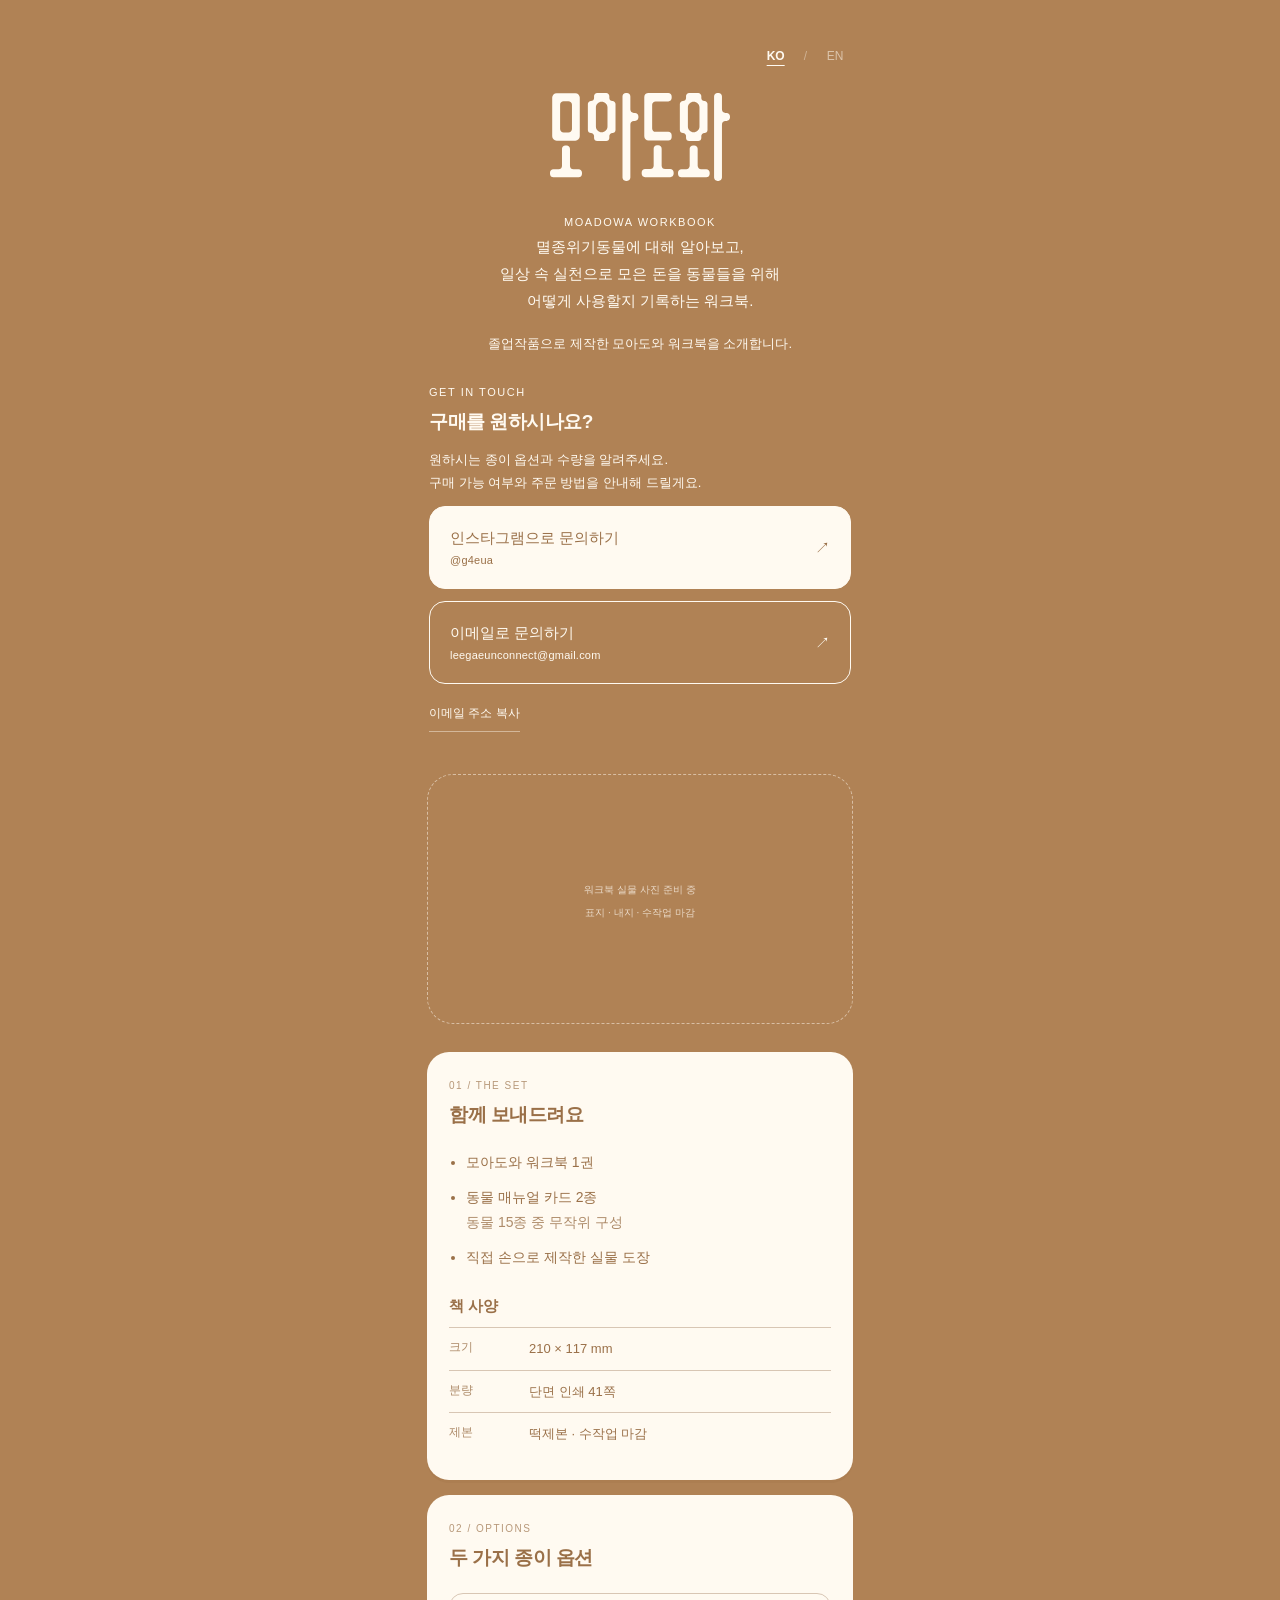
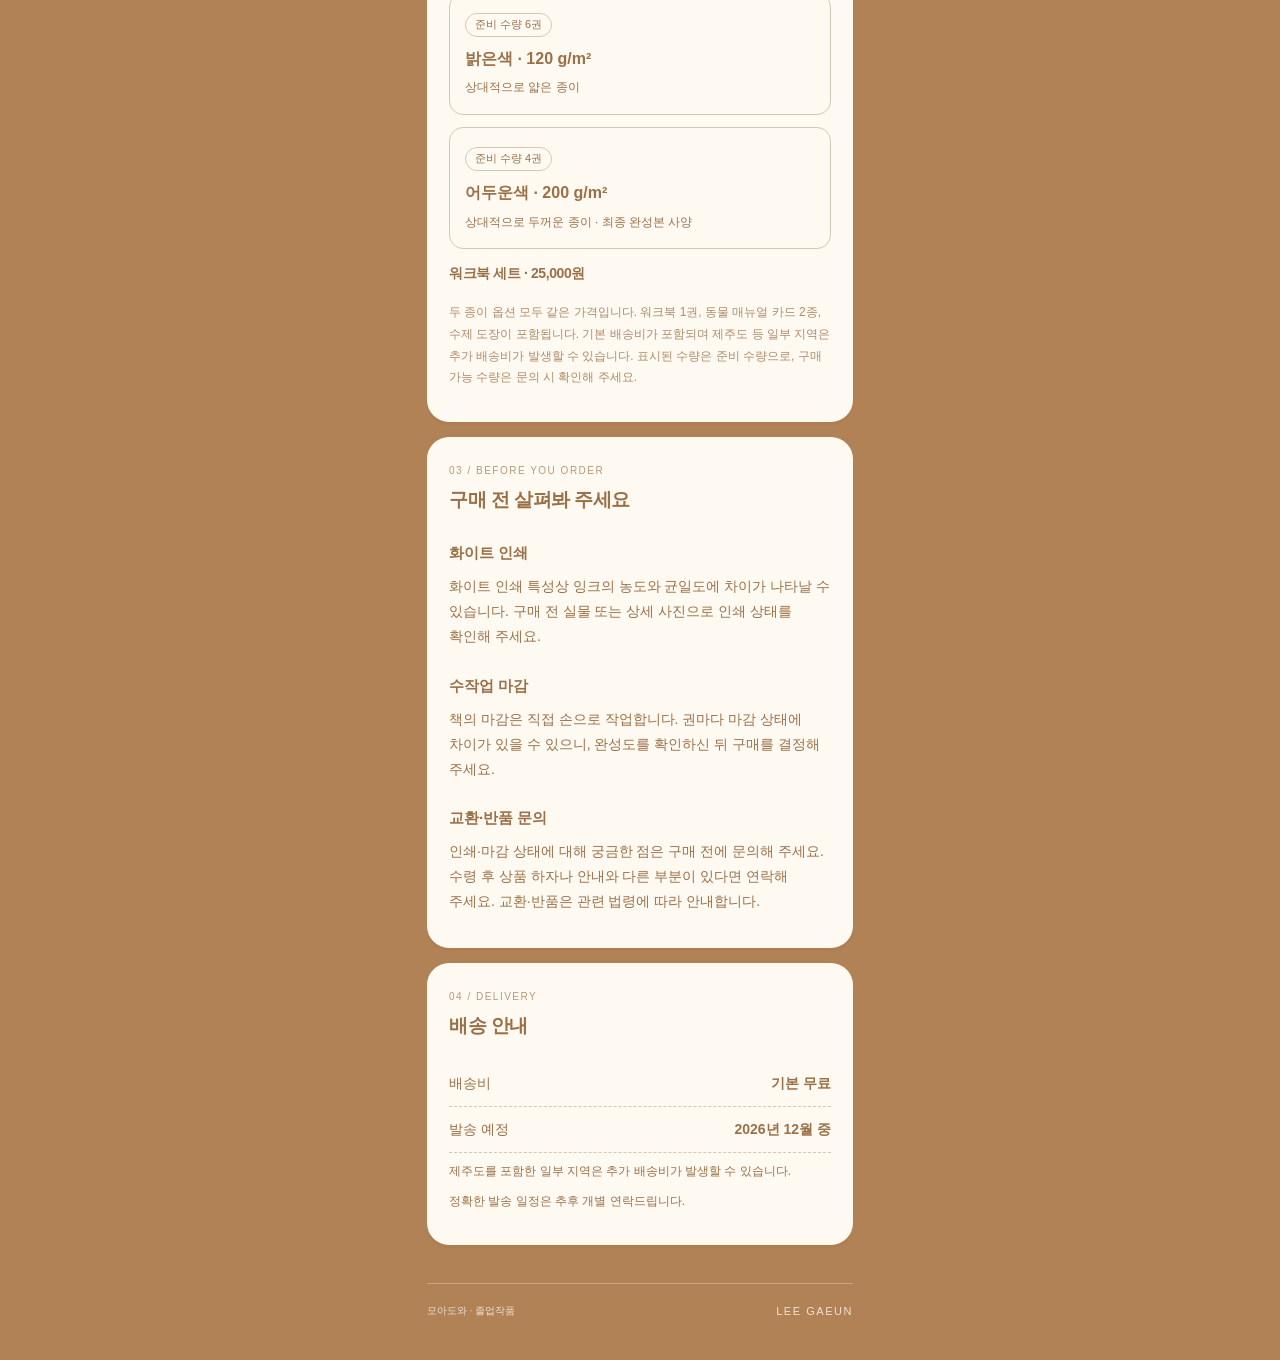
==== commit 50091992: "Show workbook price only in paper options section" ====
--- a/public/book/index.html
+++ b/public/book/index.html
@@ -4,10 +4,10 @@
 .language-switch{display:flex;justify-content:flex-end;align-items:center;gap:10px;margin:-12px 0 17px;font-size:12px;line-height:1.5}.language-switch button{border:0;padding:8px 6px;min-width:36px;min-height:40px;opacity:.55;font-family:Futura,'Apple SD Gothic Neo',sans-serif;font-weight:400}.language-switch button[aria-pressed="true"]{opacity:1;font-weight:700;text-decoration:underline;text-underline-offset:5px}.language-switch span{opacity:.4}
 html[lang="ko"] .translation{display:none!important}html[lang="en"] [lang="ko"]{display:none!important}html[lang="en"] .translation{display:block;font-size:inherit;line-height:inherit;margin:0;opacity:1;font-weight:100;letter-spacing:.01em}html[lang="en"] .language-switch [lang="ko"]{display:block!important}html[lang="en"] .contact .translation{font-size:15px}html[lang="en"] .specs dt .translation{font-size:12px}html[lang="en"] footer .translation{font-size:11px}html[lang="en"] .stock .translation{font-size:11px}html[lang="en"] h1 .translation{font-size:27px}html[lang="en"] h2 .translation{font-size:19px}html[lang="en"] h3 .translation{font-size:15px}
 html[lang="en"] .english-brand{font-family:Futura,sans-serif;font-weight:100;font-size:36px;letter-spacing:.12em;text-align:center;margin:4px auto 32px;line-height:1.5}.set-price{font-size:20px;font-weight:800;margin:12px 0 16px;letter-spacing:-.4px}</style></head><body><main><nav class="language-switch" aria-label="Select language"><button type="button" data-language="ko" lang="ko" aria-pressed="true">KO</button><span aria-hidden="true">/</span><button type="button" data-language="en" lang="en" aria-pressed="false">EN</button></nav>
-<header class="top"><img class="brand" lang="ko" src="assets/logo.svg" alt="모아도와"><div class="english-brand translation" lang="en">MOADOWA</div><div class="en" lang="en">MOADOWA WORKBOOK</div><h1 class="english-heading translation" lang="en">A book of small, everyday actions</h1><div class="description">멸종위기동물에 대해 알아보고,<br>일상 속 실천으로 모은 돈을 동물들을 위해<br>어떻게 사용할지 기록하는 워크북.<span class="translation" lang="en">Learn about endangered animals and plan how to use the money saved through everyday actions to help them.</span></div><p>졸업작품으로 제작한 모아도와 워크북을 소개합니다.<span class="translation" lang="en">Introducing the Moadowa Workbook, created as a graduation project.</span></p></header><section class="contact-section"><div class="en">GET IN TOUCH</div><div class="set-price"><span lang="ko">워크북 세트 · 25,000원</span><span class="translation" lang="en">Workbook set · KRW 25,000</span></div><h2>구매를 원하시나요?<span class="translation" lang="en">Interested in purchasing?</span></h2><p>원하시는 종이 옵션과 수량을 알려주세요.<br>구매 가능 여부와 주문 방법을 안내해 드릴게요.<span class="translation" lang="en">Please tell us your preferred paper option and quantity. We will confirm availability and explain how to order.</span></p><a class="contact" href="https://www.instagram.com/g4eua/" target="_blank" rel="noopener noreferrer"><span><span lang="ko">인스타그램으로 문의하기</span><span class="translation" lang="en">Enquire via Instagram</span><small>@g4eua</small></span><span aria-hidden="true">↗</span></a><a class="contact" href="mailto:leegaeunconnect@gmail.com?subject=%EB%AA%A8%EC%95%84%EB%8F%84%EC%99%80%20%EC%9B%8C%ED%81%AC%EB%B6%81%20%EA%B5%AC%EB%A7%A4%20%EB%AC%B8%EC%9D%98"><span><span lang="ko">이메일로 문의하기</span><span class="translation" lang="en">Enquire via email</span><small>leegaeunconnect@gmail.com</small></span><span aria-hidden="true">↗</span></a><div class="utility"><button id="copy"><span lang="ko">이메일 주소 복사</span><span class="translation" lang="en">Copy email address</span></button><span id="status" role="status"></span></div></section>
+<header class="top"><img class="brand" lang="ko" src="assets/logo.svg" alt="모아도와"><div class="english-brand translation" lang="en">MOADOWA</div><div class="en" lang="en">MOADOWA WORKBOOK</div><h1 class="english-heading translation" lang="en">A book of small, everyday actions</h1><div class="description">멸종위기동물에 대해 알아보고,<br>일상 속 실천으로 모은 돈을 동물들을 위해<br>어떻게 사용할지 기록하는 워크북.<span class="translation" lang="en">Learn about endangered animals and plan how to use the money saved through everyday actions to help them.</span></div><p>졸업작품으로 제작한 모아도와 워크북을 소개합니다.<span class="translation" lang="en">Introducing the Moadowa Workbook, created as a graduation project.</span></p></header><section class="contact-section"><div class="en">GET IN TOUCH</div><h2>구매를 원하시나요?<span class="translation" lang="en">Interested in purchasing?</span></h2><p>원하시는 종이 옵션과 수량을 알려주세요.<br>구매 가능 여부와 주문 방법을 안내해 드릴게요.<span class="translation" lang="en">Please tell us your preferred paper option and quantity. We will confirm availability and explain how to order.</span></p><a class="contact" href="https://www.instagram.com/g4eua/" target="_blank" rel="noopener noreferrer"><span><span lang="ko">인스타그램으로 문의하기</span><span class="translation" lang="en">Enquire via Instagram</span><small>@g4eua</small></span><span aria-hidden="true">↗</span></a><a class="contact" href="mailto:leegaeunconnect@gmail.com?subject=%EB%AA%A8%EC%95%84%EB%8F%84%EC%99%80%20%EC%9B%8C%ED%81%AC%EB%B6%81%20%EA%B5%AC%EB%A7%A4%20%EB%AC%B8%EC%9D%98"><span><span lang="ko">이메일로 문의하기</span><span class="translation" lang="en">Enquire via email</span><small>leegaeunconnect@gmail.com</small></span><span aria-hidden="true">↗</span></a><div class="utility"><button id="copy"><span lang="ko">이메일 주소 복사</span><span class="translation" lang="en">Copy email address</span></button><span id="status" role="status"></span></div></section>
 <div class="photo" role="img" aria-label="실물 사진 준비 중">워크북 실물 사진 준비 중<span class="translation" lang="en">Workbook photos coming soon</span><span>표지 · 내지 · 수작업 마감<span class="translation" lang="en">Cover · Inside pages · Hand-finished details</span></span></div>
 <section class="paper"><div class="number en">01 / THE SET</div><h2>함께 보내드려요<span class="translation" lang="en">What is included</span></h2><ul><li>모아도와 워크북 1권<span class="translation" lang="en">One Moadowa Workbook</span></li><li>동물 매뉴얼 카드 2종<span class="translation" lang="en">Two animal instruction cards</span><br><span class="muted">동물 15종 중 무작위 구성<span class="translation" lang="en">Two randomly selected designs from 15 animals</span></span></li><li>직접 손으로 제작한 실물 도장<span class="translation" lang="en">A handmade physical stamp</span></li></ul><h3>책 사양<span class="translation" lang="en">Book details</span></h3><dl class="specs"><div><dt>크기<span class="translation" lang="en">Size</span></dt><dd>210 × 117 mm</dd></div><div><dt>분량<span class="translation" lang="en">Pages</span></dt><dd>단면 인쇄 41쪽<span class="translation" lang="en">41 single-sided printed pages</span></dd></div><div><dt>제본<span class="translation" lang="en">Binding</span></dt><dd>떡제본 · 수작업 마감<span class="translation" lang="en">Glue binding · Hand-finished</span></dd></div></dl></section>
-<section class="paper"><div class="number en">02 / OPTIONS</div><h2>두 가지 종이 옵션<span class="translation" lang="en">Two paper options</span></h2><article class="option"><div class="stock">준비 수량 6권<span class="translation" lang="en">6 copies prepared</span></div><br><strong>밝은색 · 120 g/m²<span class="translation" lang="en">Light paper · 120 gsm</span></strong><small>상대적으로 얇은 종이<span class="translation" lang="en">Thinner paper</span></small></article><article class="option"><div class="stock">준비 수량 4권<span class="translation" lang="en">4 copies prepared</span></div><br><strong>어두운색 · 200 g/m²<span class="translation" lang="en">Dark paper · 200 gsm</span></strong><small>상대적으로 두꺼운 종이 · 최종 완성본 사양<span class="translation" lang="en">Thicker paper · Final edition specification</span></small></article><p>워크북 세트 · 25,000원<span class="translation" lang="en">Workbook set · KRW 25,000</span></p><p class="notice muted">두 종이 옵션 모두 같은 가격입니다. 워크북 1권, 동물 매뉴얼 카드 2종, 수제 도장이 포함됩니다. 기본 배송비가 포함되며 제주도 등 일부 지역은 추가 배송비가 발생할 수 있습니다. 표시된 수량은 준비 수량으로, 구매 가능 수량은 문의 시 확인해 주세요.<span class="translation" lang="en">Both paper options are the same price. Each set includes one workbook, two animal instruction cards, and a handmade stamp. Standard shipping is included; additional charges may apply to Jeju Island and certain other areas. Quantities shown are the copies prepared; please enquire about current availability.</span></p></section>
+<section class="paper"><div class="number en">02 / OPTIONS</div><h2>두 가지 종이 옵션<span class="translation" lang="en">Two paper options</span></h2><article class="option"><div class="stock">준비 수량 6권<span class="translation" lang="en">6 copies prepared</span></div><br><strong>밝은색 · 120 g/m²<span class="translation" lang="en">Light paper · 120 gsm</span></strong><small>상대적으로 얇은 종이<span class="translation" lang="en">Thinner paper</span></small></article><article class="option"><div class="stock">준비 수량 4권<span class="translation" lang="en">4 copies prepared</span></div><br><strong>어두운색 · 200 g/m²<span class="translation" lang="en">Dark paper · 200 gsm</span></strong><small>상대적으로 두꺼운 종이 · 최종 완성본 사양<span class="translation" lang="en">Thicker paper · Final edition specification</span></small></article><p class="set-price">워크북 세트 · 25,000원<span class="translation" lang="en">Workbook set · KRW 25,000</span></p><p class="notice muted">두 종이 옵션 모두 같은 가격입니다. 워크북 1권, 동물 매뉴얼 카드 2종, 수제 도장이 포함됩니다. 기본 배송비가 포함되며 제주도 등 일부 지역은 추가 배송비가 발생할 수 있습니다. 표시된 수량은 준비 수량으로, 구매 가능 수량은 문의 시 확인해 주세요.<span class="translation" lang="en">Both paper options are the same price. Each set includes one workbook, two animal instruction cards, and a handmade stamp. Standard shipping is included; additional charges may apply to Jeju Island and certain other areas. Quantities shown are the copies prepared; please enquire about current availability.</span></p></section>
 <section class="paper"><div class="number en">03 / BEFORE YOU ORDER</div><h2>구매 전 살펴봐 주세요<span class="translation" lang="en">Before you order</span></h2><h3>화이트 인쇄<span class="translation" lang="en">White-ink printing</span></h3><p>화이트 인쇄 특성상 잉크의 농도와 균일도에 차이가 나타날 수 있습니다. 구매 전 실물 또는 상세 사진으로 인쇄 상태를 확인해 주세요.<span class="translation" lang="en">White-ink printing may vary in density and coverage. Please check the print quality in person or in detailed photos before purchasing.</span></p><h3>수작업 마감<span class="translation" lang="en">Hand-finished details</span></h3><p>책의 마감은 직접 손으로 작업합니다. 권마다 마감 상태에 차이가 있을 수 있으니, 완성도를 확인하신 뒤 구매를 결정해 주세요.<span class="translation" lang="en">Each book is finished by hand, so details may vary between copies. Please review the finish before deciding to purchase.</span></p><h3>교환·반품 문의<span class="translation" lang="en">Exchanges and returns</span></h3><p>인쇄·마감 상태에 대해 궁금한 점은 구매 전에 문의해 주세요. 수령 후 상품 하자나 안내와 다른 부분이 있다면 연락해 주세요. 교환·반품은 관련 법령에 따라 안내합니다.<span class="translation" lang="en">Please ask about printing and finishing before purchasing. If your item arrives defective or differs from its description, please contact us. Exchanges and returns are handled in accordance with applicable law.</span></p></section>
 <section class="paper"><div class="number en">04 / DELIVERY</div><h2>배송 안내<span class="translation" lang="en">Delivery</span></h2><div class="shipping"><span>배송비<span class="translation" lang="en">Shipping</span></span><strong>기본 무료<span class="translation" lang="en">Free standard shipping</span></strong></div><div class="shipping"><span>발송 예정<span class="translation" lang="en">Estimated dispatch</span></span><strong>2026년 12월 중<span class="translation" lang="en">December 2026</span></strong></div><p class="notice"><span lang="ko">제주도를 포함한 일부 지역은 추가 배송비가 발생할 수 있습니다.</span><span class="translation" lang="en">Additional shipping charges may apply to Jeju Island and certain other areas.</span></p><p class="notice">정확한 발송 일정은 추후 개별 연락드립니다.<span class="translation" lang="en">We will contact you individually with the confirmed dispatch schedule.</span></p></section>
 <footer><span>모아도와 · 졸업작품<span class="translation" lang="en">Moadowa · Graduation project</span></span><span class="en">LEE GAEUN</span></footer></main><script>
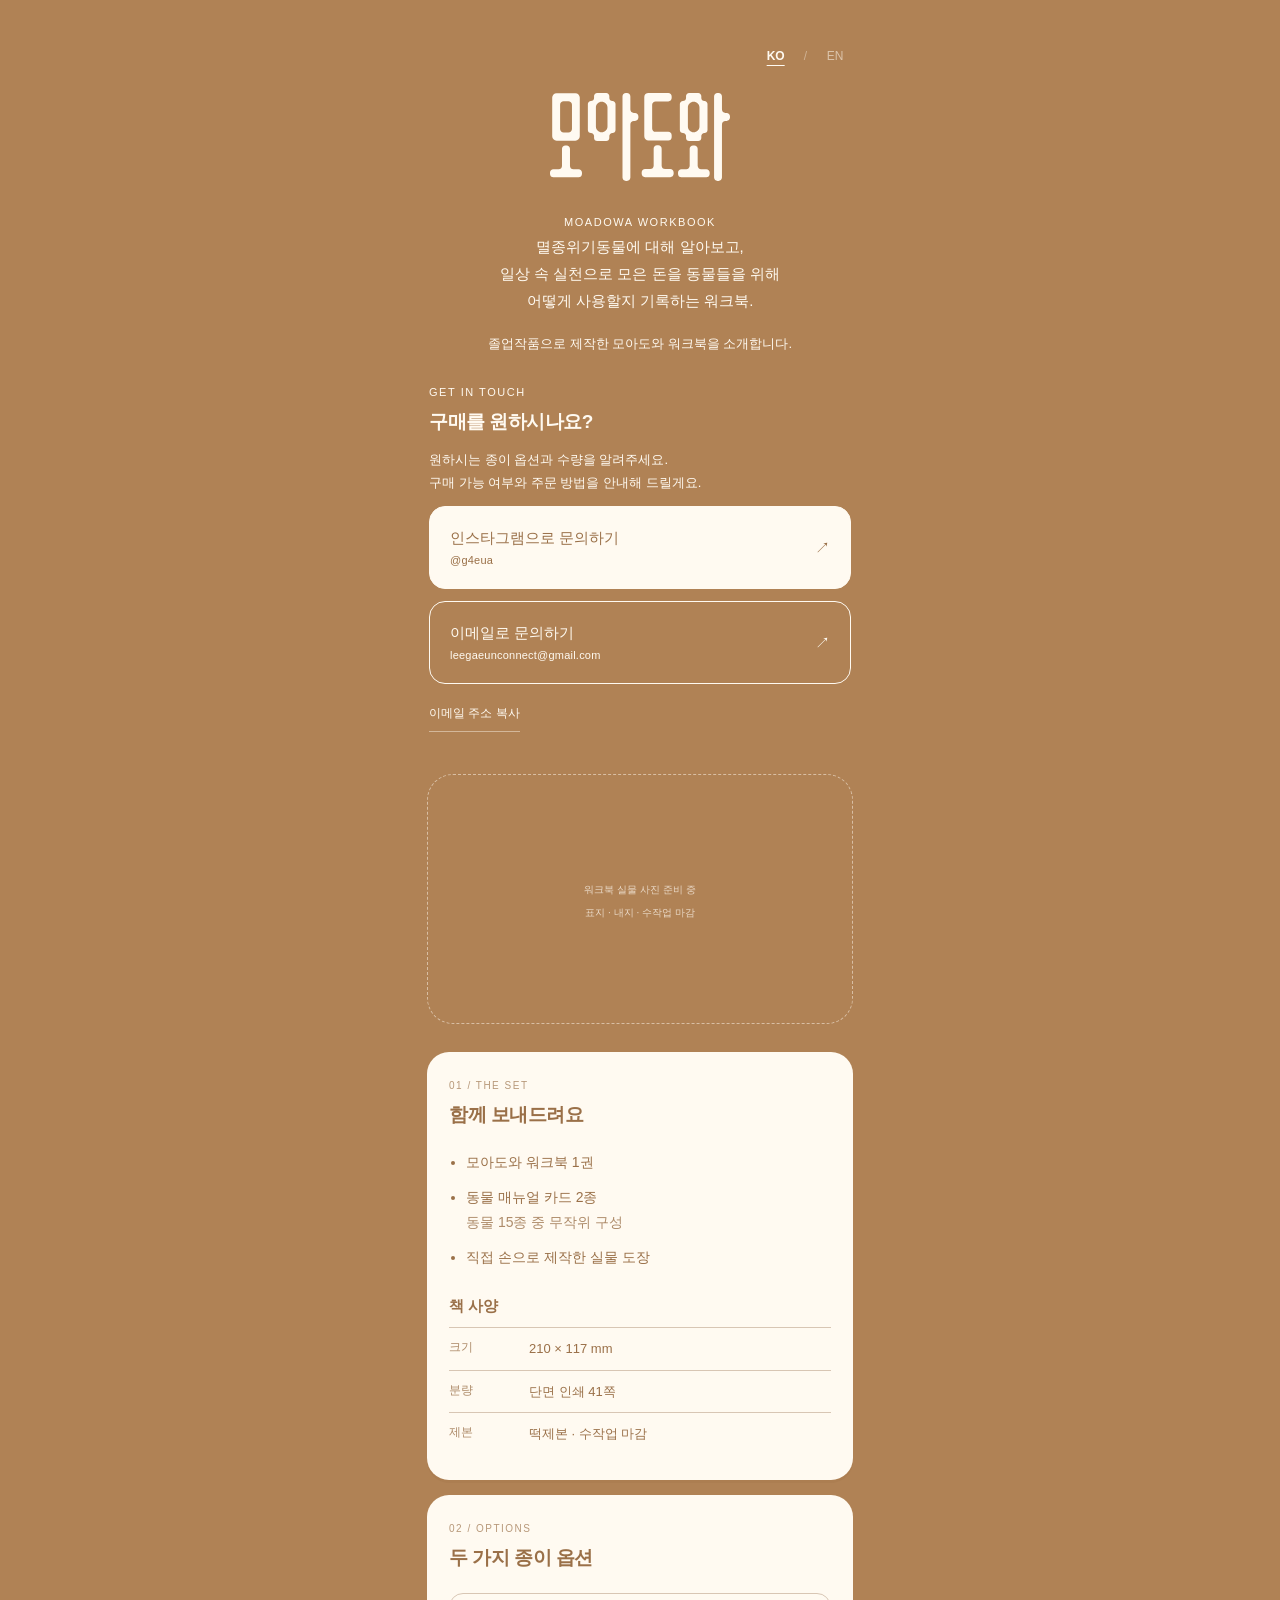
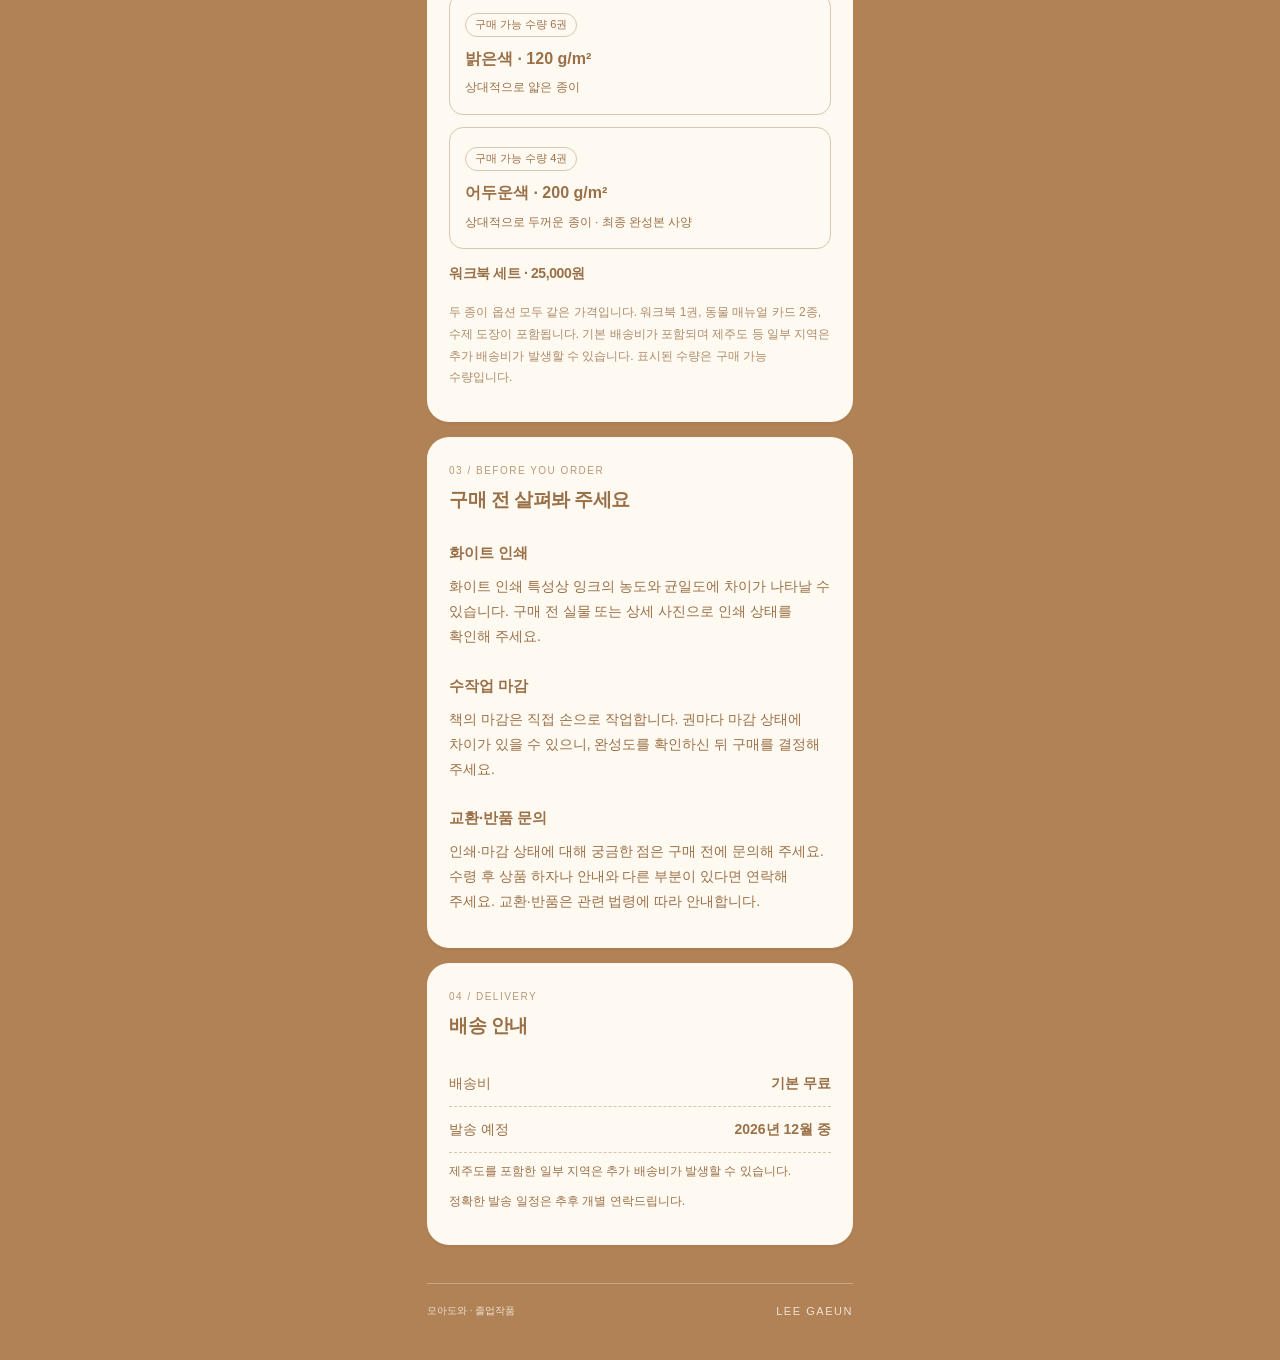
==== commit 476c337b: "Clarify listed workbook quantities are available for purchase" ====
--- a/public/book/index.html
+++ b/public/book/index.html
@@ -7,7 +7,7 @@
 <header class="top"><img class="brand" lang="ko" src="assets/logo.svg" alt="모아도와"><div class="english-brand translation" lang="en">MOADOWA</div><div class="en" lang="en">MOADOWA WORKBOOK</div><h1 class="english-heading translation" lang="en">A book of small, everyday actions</h1><div class="description">멸종위기동물에 대해 알아보고,<br>일상 속 실천으로 모은 돈을 동물들을 위해<br>어떻게 사용할지 기록하는 워크북.<span class="translation" lang="en">Learn about endangered animals and plan how to use the money saved through everyday actions to help them.</span></div><p>졸업작품으로 제작한 모아도와 워크북을 소개합니다.<span class="translation" lang="en">Introducing the Moadowa Workbook, created as a graduation project.</span></p></header><section class="contact-section"><div class="en">GET IN TOUCH</div><h2>구매를 원하시나요?<span class="translation" lang="en">Interested in purchasing?</span></h2><p>원하시는 종이 옵션과 수량을 알려주세요.<br>구매 가능 여부와 주문 방법을 안내해 드릴게요.<span class="translation" lang="en">Please tell us your preferred paper option and quantity. We will confirm availability and explain how to order.</span></p><a class="contact" href="https://www.instagram.com/g4eua/" target="_blank" rel="noopener noreferrer"><span><span lang="ko">인스타그램으로 문의하기</span><span class="translation" lang="en">Enquire via Instagram</span><small>@g4eua</small></span><span aria-hidden="true">↗</span></a><a class="contact" href="mailto:leegaeunconnect@gmail.com?subject=%EB%AA%A8%EC%95%84%EB%8F%84%EC%99%80%20%EC%9B%8C%ED%81%AC%EB%B6%81%20%EA%B5%AC%EB%A7%A4%20%EB%AC%B8%EC%9D%98"><span><span lang="ko">이메일로 문의하기</span><span class="translation" lang="en">Enquire via email</span><small>leegaeunconnect@gmail.com</small></span><span aria-hidden="true">↗</span></a><div class="utility"><button id="copy"><span lang="ko">이메일 주소 복사</span><span class="translation" lang="en">Copy email address</span></button><span id="status" role="status"></span></div></section>
 <div class="photo" role="img" aria-label="실물 사진 준비 중">워크북 실물 사진 준비 중<span class="translation" lang="en">Workbook photos coming soon</span><span>표지 · 내지 · 수작업 마감<span class="translation" lang="en">Cover · Inside pages · Hand-finished details</span></span></div>
 <section class="paper"><div class="number en">01 / THE SET</div><h2>함께 보내드려요<span class="translation" lang="en">What is included</span></h2><ul><li>모아도와 워크북 1권<span class="translation" lang="en">One Moadowa Workbook</span></li><li>동물 매뉴얼 카드 2종<span class="translation" lang="en">Two animal instruction cards</span><br><span class="muted">동물 15종 중 무작위 구성<span class="translation" lang="en">Two randomly selected designs from 15 animals</span></span></li><li>직접 손으로 제작한 실물 도장<span class="translation" lang="en">A handmade physical stamp</span></li></ul><h3>책 사양<span class="translation" lang="en">Book details</span></h3><dl class="specs"><div><dt>크기<span class="translation" lang="en">Size</span></dt><dd>210 × 117 mm</dd></div><div><dt>분량<span class="translation" lang="en">Pages</span></dt><dd>단면 인쇄 41쪽<span class="translation" lang="en">41 single-sided printed pages</span></dd></div><div><dt>제본<span class="translation" lang="en">Binding</span></dt><dd>떡제본 · 수작업 마감<span class="translation" lang="en">Glue binding · Hand-finished</span></dd></div></dl></section>
-<section class="paper"><div class="number en">02 / OPTIONS</div><h2>두 가지 종이 옵션<span class="translation" lang="en">Two paper options</span></h2><article class="option"><div class="stock">준비 수량 6권<span class="translation" lang="en">6 copies prepared</span></div><br><strong>밝은색 · 120 g/m²<span class="translation" lang="en">Light paper · 120 gsm</span></strong><small>상대적으로 얇은 종이<span class="translation" lang="en">Thinner paper</span></small></article><article class="option"><div class="stock">준비 수량 4권<span class="translation" lang="en">4 copies prepared</span></div><br><strong>어두운색 · 200 g/m²<span class="translation" lang="en">Dark paper · 200 gsm</span></strong><small>상대적으로 두꺼운 종이 · 최종 완성본 사양<span class="translation" lang="en">Thicker paper · Final edition specification</span></small></article><p class="set-price">워크북 세트 · 25,000원<span class="translation" lang="en">Workbook set · KRW 25,000</span></p><p class="notice muted">두 종이 옵션 모두 같은 가격입니다. 워크북 1권, 동물 매뉴얼 카드 2종, 수제 도장이 포함됩니다. 기본 배송비가 포함되며 제주도 등 일부 지역은 추가 배송비가 발생할 수 있습니다. 표시된 수량은 준비 수량으로, 구매 가능 수량은 문의 시 확인해 주세요.<span class="translation" lang="en">Both paper options are the same price. Each set includes one workbook, two animal instruction cards, and a handmade stamp. Standard shipping is included; additional charges may apply to Jeju Island and certain other areas. Quantities shown are the copies prepared; please enquire about current availability.</span></p></section>
+<section class="paper"><div class="number en">02 / OPTIONS</div><h2>두 가지 종이 옵션<span class="translation" lang="en">Two paper options</span></h2><article class="option"><div class="stock">구매 가능 수량 6권<span class="translation" lang="en">6 copies available</span></div><br><strong>밝은색 · 120 g/m²<span class="translation" lang="en">Light paper · 120 gsm</span></strong><small>상대적으로 얇은 종이<span class="translation" lang="en">Thinner paper</span></small></article><article class="option"><div class="stock">구매 가능 수량 4권<span class="translation" lang="en">4 copies available</span></div><br><strong>어두운색 · 200 g/m²<span class="translation" lang="en">Dark paper · 200 gsm</span></strong><small>상대적으로 두꺼운 종이 · 최종 완성본 사양<span class="translation" lang="en">Thicker paper · Final edition specification</span></small></article><p class="set-price">워크북 세트 · 25,000원<span class="translation" lang="en">Workbook set · KRW 25,000</span></p><p class="notice muted">두 종이 옵션 모두 같은 가격입니다. 워크북 1권, 동물 매뉴얼 카드 2종, 수제 도장이 포함됩니다. 기본 배송비가 포함되며 제주도 등 일부 지역은 추가 배송비가 발생할 수 있습니다. 표시된 수량은 구매 가능 수량입니다.<span class="translation" lang="en">Both paper options are the same price. Each set includes one workbook, two animal instruction cards, and a handmade stamp. Standard shipping is included; additional charges may apply to Jeju Island and certain other areas. Quantities shown are available for purchase.</span></p></section>
 <section class="paper"><div class="number en">03 / BEFORE YOU ORDER</div><h2>구매 전 살펴봐 주세요<span class="translation" lang="en">Before you order</span></h2><h3>화이트 인쇄<span class="translation" lang="en">White-ink printing</span></h3><p>화이트 인쇄 특성상 잉크의 농도와 균일도에 차이가 나타날 수 있습니다. 구매 전 실물 또는 상세 사진으로 인쇄 상태를 확인해 주세요.<span class="translation" lang="en">White-ink printing may vary in density and coverage. Please check the print quality in person or in detailed photos before purchasing.</span></p><h3>수작업 마감<span class="translation" lang="en">Hand-finished details</span></h3><p>책의 마감은 직접 손으로 작업합니다. 권마다 마감 상태에 차이가 있을 수 있으니, 완성도를 확인하신 뒤 구매를 결정해 주세요.<span class="translation" lang="en">Each book is finished by hand, so details may vary between copies. Please review the finish before deciding to purchase.</span></p><h3>교환·반품 문의<span class="translation" lang="en">Exchanges and returns</span></h3><p>인쇄·마감 상태에 대해 궁금한 점은 구매 전에 문의해 주세요. 수령 후 상품 하자나 안내와 다른 부분이 있다면 연락해 주세요. 교환·반품은 관련 법령에 따라 안내합니다.<span class="translation" lang="en">Please ask about printing and finishing before purchasing. If your item arrives defective or differs from its description, please contact us. Exchanges and returns are handled in accordance with applicable law.</span></p></section>
 <section class="paper"><div class="number en">04 / DELIVERY</div><h2>배송 안내<span class="translation" lang="en">Delivery</span></h2><div class="shipping"><span>배송비<span class="translation" lang="en">Shipping</span></span><strong>기본 무료<span class="translation" lang="en">Free standard shipping</span></strong></div><div class="shipping"><span>발송 예정<span class="translation" lang="en">Estimated dispatch</span></span><strong>2026년 12월 중<span class="translation" lang="en">December 2026</span></strong></div><p class="notice"><span lang="ko">제주도를 포함한 일부 지역은 추가 배송비가 발생할 수 있습니다.</span><span class="translation" lang="en">Additional shipping charges may apply to Jeju Island and certain other areas.</span></p><p class="notice">정확한 발송 일정은 추후 개별 연락드립니다.<span class="translation" lang="en">We will contact you individually with the confirmed dispatch schedule.</span></p></section>
 <footer><span>모아도와 · 졸업작품<span class="translation" lang="en">Moadowa · Graduation project</span></span><span class="en">LEE GAEUN</span></footer></main><script>
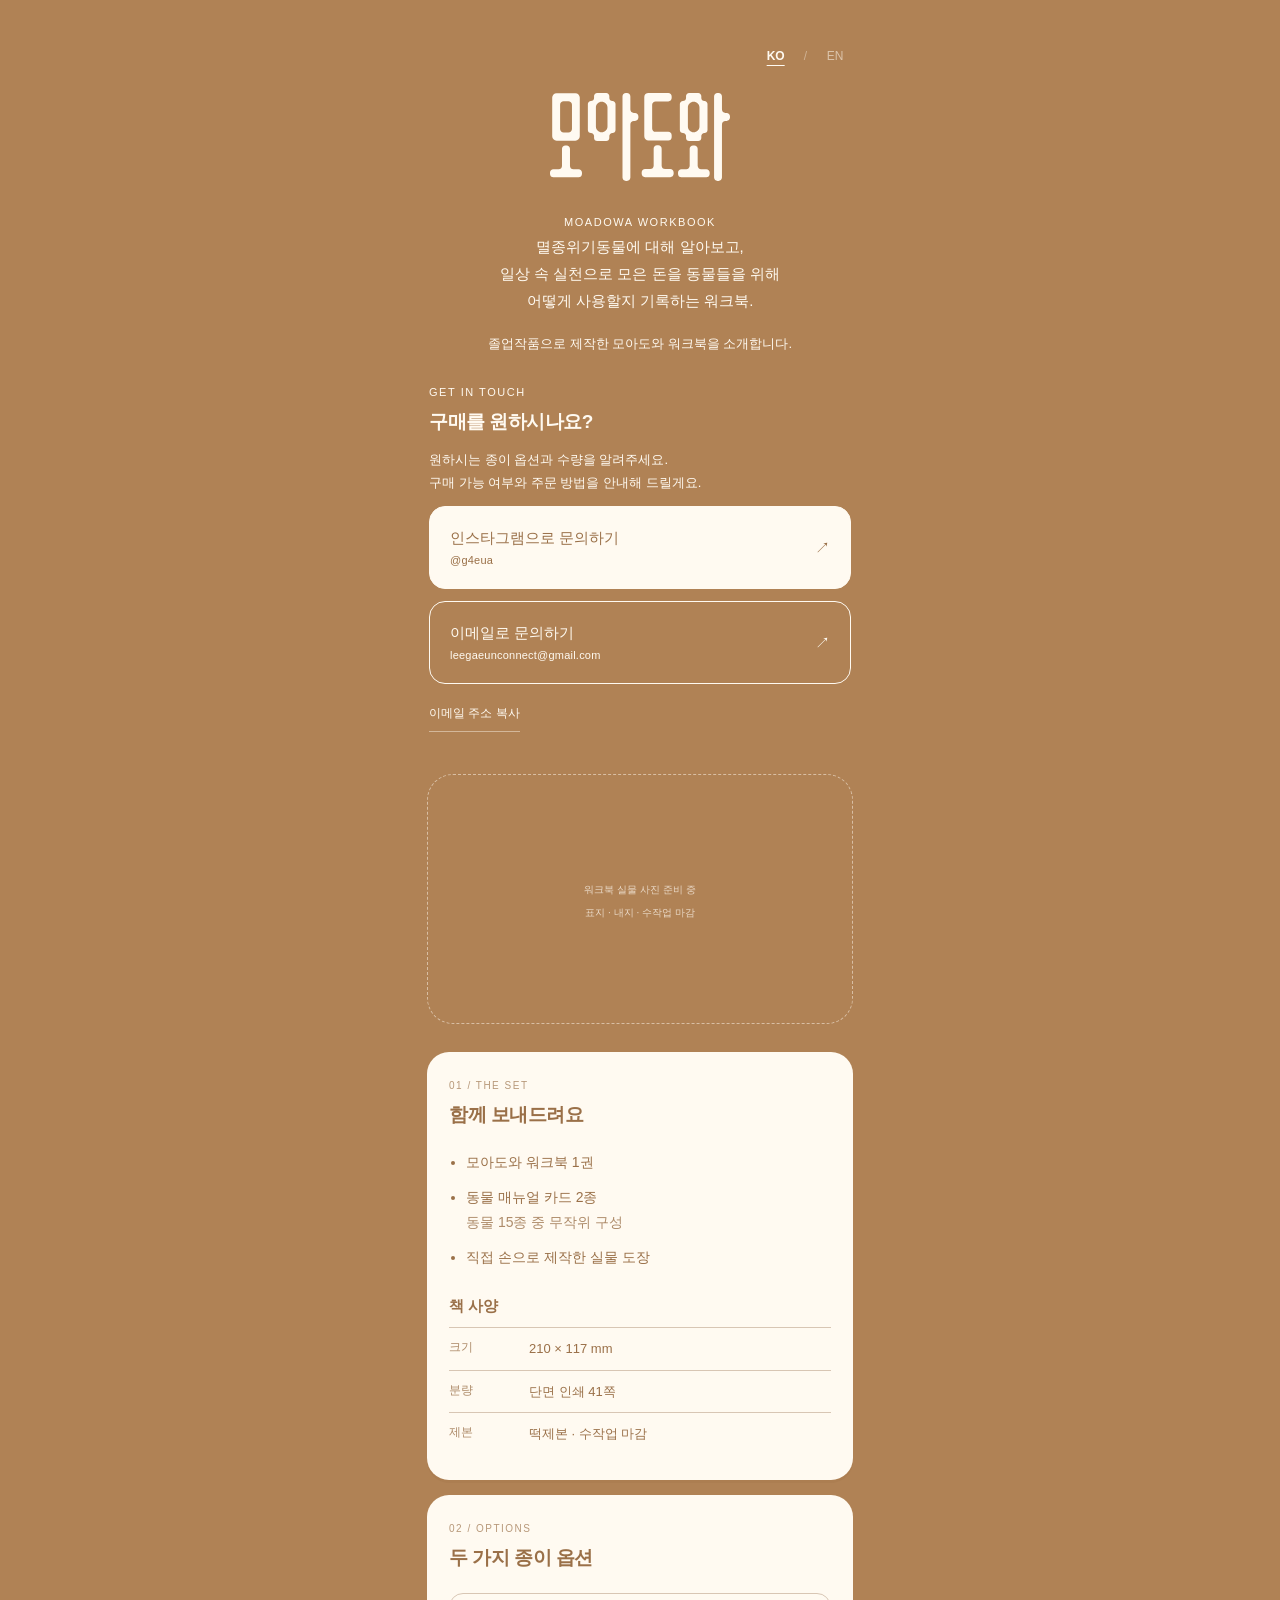
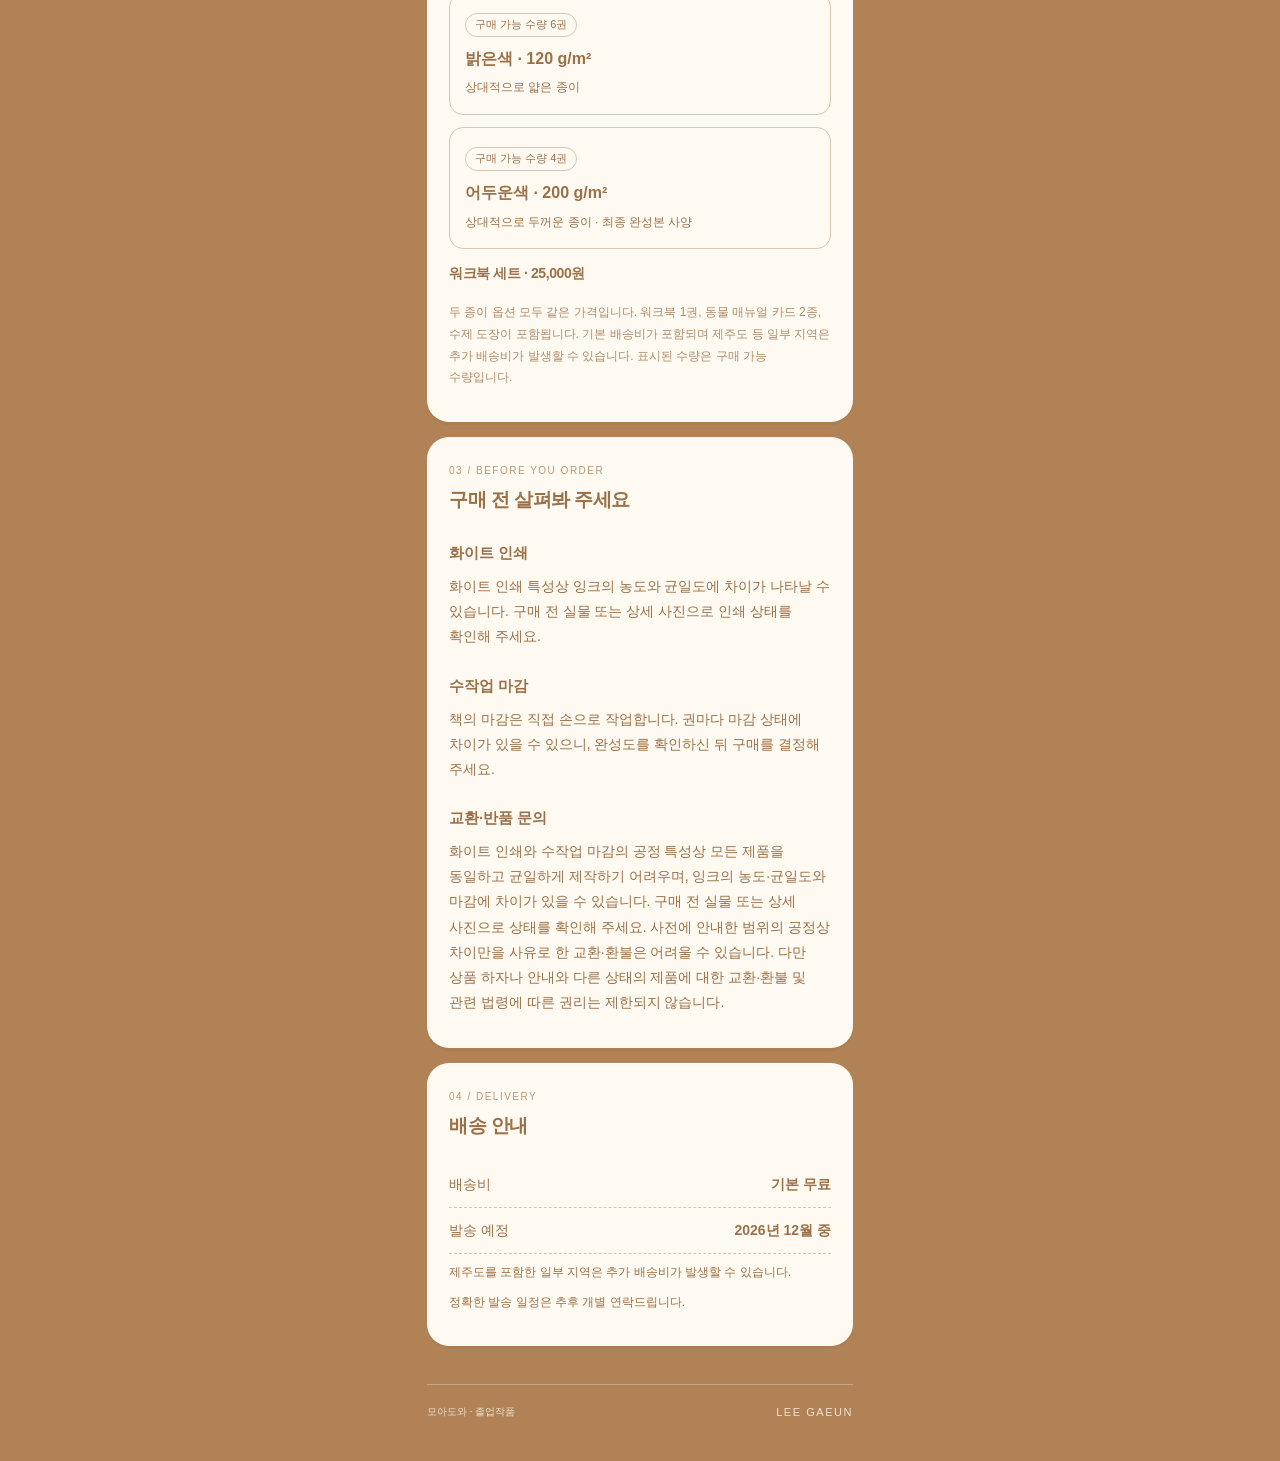
==== commit 35396018: "Clarify production variations and exchange and refund guidance" ====
--- a/public/book/index.html
+++ b/public/book/index.html
@@ -8,7 +8,7 @@
 <div class="photo" role="img" aria-label="실물 사진 준비 중">워크북 실물 사진 준비 중<span class="translation" lang="en">Workbook photos coming soon</span><span>표지 · 내지 · 수작업 마감<span class="translation" lang="en">Cover · Inside pages · Hand-finished details</span></span></div>
 <section class="paper"><div class="number en">01 / THE SET</div><h2>함께 보내드려요<span class="translation" lang="en">What is included</span></h2><ul><li>모아도와 워크북 1권<span class="translation" lang="en">One Moadowa Workbook</span></li><li>동물 매뉴얼 카드 2종<span class="translation" lang="en">Two animal instruction cards</span><br><span class="muted">동물 15종 중 무작위 구성<span class="translation" lang="en">Two randomly selected designs from 15 animals</span></span></li><li>직접 손으로 제작한 실물 도장<span class="translation" lang="en">A handmade physical stamp</span></li></ul><h3>책 사양<span class="translation" lang="en">Book details</span></h3><dl class="specs"><div><dt>크기<span class="translation" lang="en">Size</span></dt><dd>210 × 117 mm</dd></div><div><dt>분량<span class="translation" lang="en">Pages</span></dt><dd>단면 인쇄 41쪽<span class="translation" lang="en">41 single-sided printed pages</span></dd></div><div><dt>제본<span class="translation" lang="en">Binding</span></dt><dd>떡제본 · 수작업 마감<span class="translation" lang="en">Glue binding · Hand-finished</span></dd></div></dl></section>
 <section class="paper"><div class="number en">02 / OPTIONS</div><h2>두 가지 종이 옵션<span class="translation" lang="en">Two paper options</span></h2><article class="option"><div class="stock">구매 가능 수량 6권<span class="translation" lang="en">6 copies available</span></div><br><strong>밝은색 · 120 g/m²<span class="translation" lang="en">Light paper · 120 gsm</span></strong><small>상대적으로 얇은 종이<span class="translation" lang="en">Thinner paper</span></small></article><article class="option"><div class="stock">구매 가능 수량 4권<span class="translation" lang="en">4 copies available</span></div><br><strong>어두운색 · 200 g/m²<span class="translation" lang="en">Dark paper · 200 gsm</span></strong><small>상대적으로 두꺼운 종이 · 최종 완성본 사양<span class="translation" lang="en">Thicker paper · Final edition specification</span></small></article><p class="set-price">워크북 세트 · 25,000원<span class="translation" lang="en">Workbook set · KRW 25,000</span></p><p class="notice muted">두 종이 옵션 모두 같은 가격입니다. 워크북 1권, 동물 매뉴얼 카드 2종, 수제 도장이 포함됩니다. 기본 배송비가 포함되며 제주도 등 일부 지역은 추가 배송비가 발생할 수 있습니다. 표시된 수량은 구매 가능 수량입니다.<span class="translation" lang="en">Both paper options are the same price. Each set includes one workbook, two animal instruction cards, and a handmade stamp. Standard shipping is included; additional charges may apply to Jeju Island and certain other areas. Quantities shown are available for purchase.</span></p></section>
-<section class="paper"><div class="number en">03 / BEFORE YOU ORDER</div><h2>구매 전 살펴봐 주세요<span class="translation" lang="en">Before you order</span></h2><h3>화이트 인쇄<span class="translation" lang="en">White-ink printing</span></h3><p>화이트 인쇄 특성상 잉크의 농도와 균일도에 차이가 나타날 수 있습니다. 구매 전 실물 또는 상세 사진으로 인쇄 상태를 확인해 주세요.<span class="translation" lang="en">White-ink printing may vary in density and coverage. Please check the print quality in person or in detailed photos before purchasing.</span></p><h3>수작업 마감<span class="translation" lang="en">Hand-finished details</span></h3><p>책의 마감은 직접 손으로 작업합니다. 권마다 마감 상태에 차이가 있을 수 있으니, 완성도를 확인하신 뒤 구매를 결정해 주세요.<span class="translation" lang="en">Each book is finished by hand, so details may vary between copies. Please review the finish before deciding to purchase.</span></p><h3>교환·반품 문의<span class="translation" lang="en">Exchanges and returns</span></h3><p>인쇄·마감 상태에 대해 궁금한 점은 구매 전에 문의해 주세요. 수령 후 상품 하자나 안내와 다른 부분이 있다면 연락해 주세요. 교환·반품은 관련 법령에 따라 안내합니다.<span class="translation" lang="en">Please ask about printing and finishing before purchasing. If your item arrives defective or differs from its description, please contact us. Exchanges and returns are handled in accordance with applicable law.</span></p></section>
+<section class="paper"><div class="number en">03 / BEFORE YOU ORDER</div><h2>구매 전 살펴봐 주세요<span class="translation" lang="en">Before you order</span></h2><h3>화이트 인쇄<span class="translation" lang="en">White-ink printing</span></h3><p>화이트 인쇄 특성상 잉크의 농도와 균일도에 차이가 나타날 수 있습니다. 구매 전 실물 또는 상세 사진으로 인쇄 상태를 확인해 주세요.<span class="translation" lang="en">White-ink printing may vary in density and coverage. Please check the print quality in person or in detailed photos before purchasing.</span></p><h3>수작업 마감<span class="translation" lang="en">Hand-finished details</span></h3><p>책의 마감은 직접 손으로 작업합니다. 권마다 마감 상태에 차이가 있을 수 있으니, 완성도를 확인하신 뒤 구매를 결정해 주세요.<span class="translation" lang="en">Each book is finished by hand, so details may vary between copies. Please review the finish before deciding to purchase.</span></p><h3>교환·반품 문의<span class="translation" lang="en">Exchanges and returns</span></h3><p>화이트 인쇄와 수작업 마감의 공정 특성상 모든 제품을 동일하고 균일하게 제작하기 어려우며, 잉크의 농도·균일도와 마감에 차이가 있을 수 있습니다. 구매 전 실물 또는 상세 사진으로 상태를 확인해 주세요. 사전에 안내한 범위의 공정상 차이만을 사유로 한 교환·환불은 어려울 수 있습니다. 다만 상품 하자나 안내와 다른 상태의 제품에 대한 교환·환불 및 관련 법령에 따른 권리는 제한되지 않습니다.<span class="translation" lang="en">Due to the nature of white-ink printing and hand finishing, copies may vary in ink density, coverage, and finishing details. Please check the condition in person or in detailed photos before purchasing. Exchanges or refunds solely for production variations within the range described in advance may not be available. This does not limit exchanges or refunds for defective or misdescribed items, or your rights under applicable law.</span></p></section>
 <section class="paper"><div class="number en">04 / DELIVERY</div><h2>배송 안내<span class="translation" lang="en">Delivery</span></h2><div class="shipping"><span>배송비<span class="translation" lang="en">Shipping</span></span><strong>기본 무료<span class="translation" lang="en">Free standard shipping</span></strong></div><div class="shipping"><span>발송 예정<span class="translation" lang="en">Estimated dispatch</span></span><strong>2026년 12월 중<span class="translation" lang="en">December 2026</span></strong></div><p class="notice"><span lang="ko">제주도를 포함한 일부 지역은 추가 배송비가 발생할 수 있습니다.</span><span class="translation" lang="en">Additional shipping charges may apply to Jeju Island and certain other areas.</span></p><p class="notice">정확한 발송 일정은 추후 개별 연락드립니다.<span class="translation" lang="en">We will contact you individually with the confirmed dispatch schedule.</span></p></section>
 <footer><span>모아도와 · 졸업작품<span class="translation" lang="en">Moadowa · Graduation project</span></span><span class="en">LEE GAEUN</span></footer></main><script>
 // Mark Korean text without removing the layout or its interactive elements.
